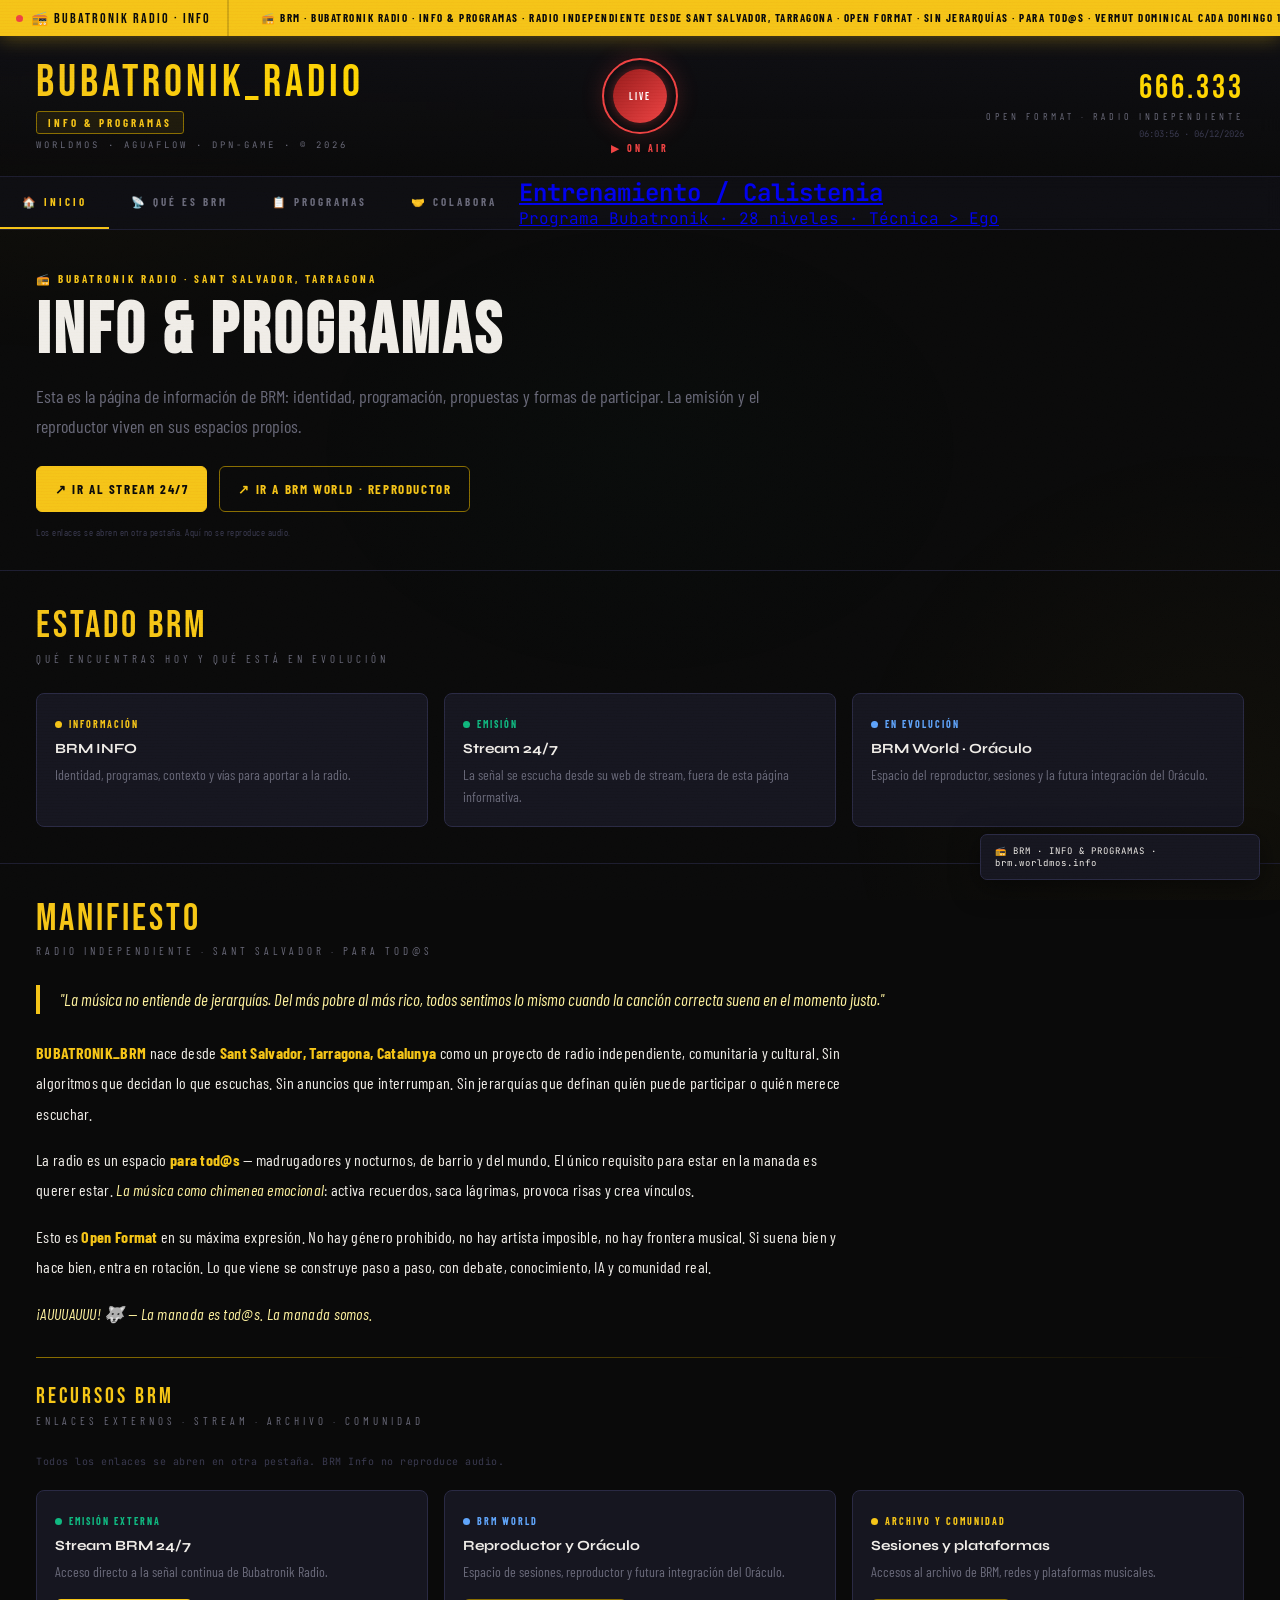
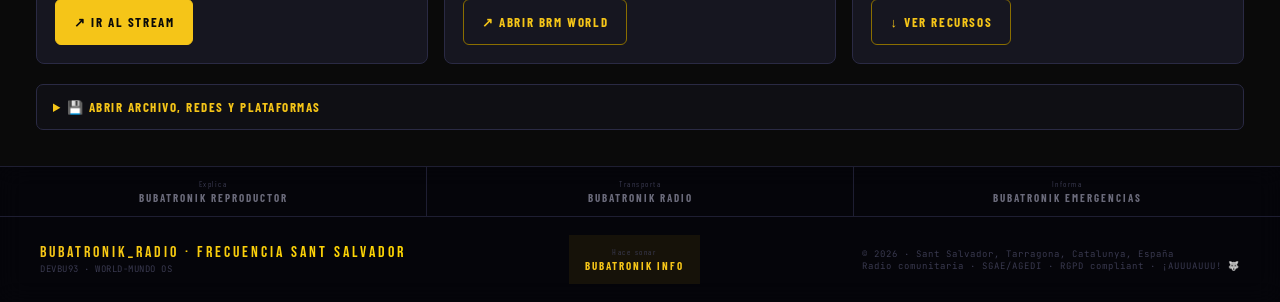
==== index.html @ 67ad6ec9 "Update index.html" ====
<!DOCTYPE html>
<html lang="es" data-status="checking">
<head>
  <meta charset="UTF-8">
  <meta name="viewport" content="width=device-width, initial-scale=1.0, viewport-fit=cover">
  <meta name="description" content="BRM · BUBATRONIK RADIO · INFO & PROGRAMAS — Radio comunitaria independiente desde Sant Salvador, Tarragona. Sin jerarquías, para tod@s.">
  <meta name="theme-color" content="#f5c518">
  <meta name="mobile-web-app-capable" content="yes">
  <meta name="apple-mobile-web-app-capable" content="yes">
  <meta name="apple-mobile-web-app-status-bar-style" content="black-translucent">
  <meta name="apple-mobile-web-app-title" content="BRM INFO">
  <meta property="og:type" content="website">
  <meta property="og:title" content="BRM · BUBATRONIK RADIO · INFO & PROGRAMAS 📻">
  <meta property="og:description" content="Radio comunitaria independiente desde Sant Salvador, Tarragona — Sin jerarquías, para tod@s. Debates, conocimiento, música Open Format. ¡AUUUAUUU!">
  <meta property="og:url" content="https://brm.worldmos.info">
  <meta name="twitter:card" content="summary_large_image">
  <meta name="twitter:title" content="BRM · BUBATRONIK RADIO · INFO & PROGRAMAS">
  <meta name="twitter:description" content="Radio comunitaria independiente · Sant Salvador · Para tod@s · ¡AUUUAUUU! 🐺">
  <title>📻 BRM · BUBATRONIK RADIO · INFO & PROGRAMAS · 666.333</title>
 
  <!-- Fuentes Google — misma familia que brm.worldmos.world -->
  <link rel="preconnect" href="https://fonts.googleapis.com">
  <link rel="preconnect" href="https://fonts.gstatic.com" crossorigin>
  <link href="https://fonts.googleapis.com/css2?family=Bebas+Neue&family=JetBrains+Mono:wght@300;400;600;700&family=Barlow+Condensed:ital,wght@0,300;0,400;0,600;0,700;0,800;1,400&family=Syne:wght@400;600;700;800&display=swap" rel="stylesheet">
 
  <style>
    /* ══════════════════════════════════════
       RESET & VARIABLES
    ══════════════════════════════════════ */
    *, *::before, *::after { margin: 0; padding: 0; box-sizing: border-box; }
 
    :root {
      /* Fondos */
      --bg:       #0a0a0a;
      --bg2:      #0f0f14;
      --bg3:      #161620;
      --bg4:      #1e1e2c;
      /* Amarillo — #f5c518 como pide el prompt */
      --amber:    #f5c518;
      --amber2:   #ffd700;
      --amber3:   #fff3a0;
      --amber4:   #8a6e00;
      --amber5:   rgba(245,197,24,0.07);
      /* Utilidad */
      --red:      #ef4444;
      --green:    #10b981;
      --white:    #f0ede8;
      --muted:    #6a6a7a;
      --muted2:   #3a3a50;
      --border:   #1e1e32;
      --border2:  #2a2a44;
      --glow-a:   rgba(245,197,24,0.10);
      --radius:   6px;
      /* Tipografías */
      --font-mono: 'JetBrains Mono', 'Courier New', monospace;
      --font-cond: 'Barlow Condensed', monospace;
      --font-disp: 'Bebas Neue', monospace;
      --font-syne: 'Syne', monospace;
      /* Layout */
      --ticker-h: 36px;
      --fs-xs: 9px;
      --fs-sm: 11px;
      --fs-base: 13px;
    }
 
    html { scroll-behavior: smooth; overflow-x: hidden; }
 
    body {
      background: var(--bg);
      color: var(--white);
      font-family: var(--font-mono);
      min-height: 100vh;
      overflow-x: hidden;
      -webkit-font-smoothing: antialiased;
    }
 
    /* ── Grain overlay ── */
    body::after {
      content: '';
      position: fixed; inset: 0;
      background-image: url("data:image/svg+xml,%3Csvg xmlns='http://www.w3.org/2000/svg' width='200' height='200'%3E%3Cfilter id='n'%3E%3CfeTurbulence type='fractalNoise' baseFrequency='0.8' numOctaves='4' stitchTiles='stitch'/%3E%3C/filter%3E%3Crect width='200' height='200' filter='url(%23n)' opacity='0.03'/%3E%3C/svg%3E");
      pointer-events: none; z-index: 9999; opacity: 0.5;
    }
 
    /* ── Scanlines retro ── */
    .scanlines {
      position: fixed; inset: 0;
      background: repeating-linear-gradient(
        to bottom, transparent 0px, transparent 2px,
        rgba(0,0,0,0.06) 2px, rgba(0,0,0,0.06) 3px
      );
      pointer-events: none; z-index: 9998; mix-blend-mode: overlay;
    }
 
    /* ── BG Mesh de color ── */
    .bg-mesh {
      position: fixed; inset: 0; pointer-events: none; z-index: 0;
      background:
        radial-gradient(ellipse 70% 50% at 5% 10%, rgba(245,197,24,0.04) 0%, transparent 60%),
        radial-gradient(ellipse 50% 70% at 95% 90%, rgba(245,197,24,0.03) 0%, transparent 60%),
        radial-gradient(ellipse 40% 40% at 50% 50%, rgba(16,185,129,0.015) 0%, transparent 70%);
    }
 
    /* ══════════════════════════════════════
       TICKER ANIMADO SUPERIOR
    ══════════════════════════════════════ */
    .ticker-wrap {
      position: fixed; top: 0; left: 0; right: 0;
      z-index: 200; height: var(--ticker-h);
      background: var(--amber);
      display: flex; align-items: center; overflow: hidden;
      box-shadow: 0 2px 20px rgba(245,197,24,0.35);
    }
    .ticker-badge {
      font-family: var(--font-disp);
      font-size: 14px; letter-spacing: 2px; color: var(--bg);
      padding: 0 16px; height: 100%;
      display: flex; align-items: center; gap: 8px;
      white-space: nowrap; border-right: 2px solid rgba(0,0,0,0.15);
      min-width: fit-content; flex-shrink: 0;
    }
    .ticker-live-dot {
      width: 7px; height: 7px; border-radius: 50%;
      background: var(--red); animation: blink-dot 1.2s step-start infinite;
      flex-shrink: 0;
    }
    @keyframes blink-dot { 0%,49%{opacity:1} 50%,100%{opacity:0.2} }
    .ticker-overflow { overflow: hidden; flex: 1; display: flex; }
    .ticker-track {
      display: flex; animation: ticker-scroll 280s linear infinite; white-space: nowrap;
    }
    .ticker-track:hover { animation-play-state: paused; }
    .ticker-track span {
      font-family: var(--font-cond);
      font-size: 11px; color: var(--bg); padding: 0 32px; font-weight: 700; letter-spacing: 1.5px;
    }
    @keyframes ticker-scroll { from{transform:translateX(0)} to{transform:translateX(-50%)} }
 
    /* ══════════════════════════════════════
       PAGE WRAPPER
    ══════════════════════════════════════ */
    .page {
      position: relative; z-index: 1;
      padding-top: var(--ticker-h);
      max-width: 1400px; margin: 0 auto;
    }
 
    /* ══════════════════════════════════════
       HEADER PRINCIPAL
    ══════════════════════════════════════ */
    .station-header {
      display: grid; grid-template-columns: 1fr auto 1fr;
      align-items: center; padding: 22px 36px;
      border-bottom: 1px solid var(--border);
      background: linear-gradient(180deg, rgba(15,15,20,0.98) 0%, rgba(10,10,10,0.85) 100%);
      backdrop-filter: blur(12px); -webkit-backdrop-filter: blur(12px);
      position: sticky; top: var(--ticker-h); z-index: 100;
    }
 
    /* Bloque izquierdo — logo + badges */
    .header-left { display: flex; flex-direction: column; gap: 3px; }
    .station-logo {
      font-family: var(--font-disp);
      font-size: clamp(24px, 3.5vw, 48px); letter-spacing: 4px; line-height: 1;
      background: linear-gradient(135deg, var(--amber) 0%, var(--amber2) 60%, var(--amber3) 100%);
      -webkit-background-clip: text; background-clip: text; -webkit-text-fill-color: transparent;
    }
    .header-badge {
      display: inline-block;
      font-family: var(--font-cond); font-size: 11px; font-weight: 700;
      letter-spacing: 3px; text-transform: uppercase;
      padding: 4px 11px; border-radius: 3px; width: fit-content;
      background: rgba(245,197,24,0.08); border: 1px solid var(--amber4); color: var(--amber);
      margin-top: 2px;
    }
    .header-tagline {
      font-family: var(--font-mono); font-size: var(--fs-xs);
      letter-spacing: 3px; color: var(--muted); text-transform: uppercase; margin-top: 2px;
    }
 
    /* Centro — ON AIR badge pulsante */
    .onair-center { display: flex; flex-direction: column; align-items: center; gap: 8px; }
    .onair-pulse {
      width: 76px; height: 76px; border-radius: 50%;
      border: 2px solid var(--red); position: relative;
      display: flex; align-items: center; justify-content: center;
      box-shadow: 0 0 22px rgba(239,68,68,0.2);
    }
    .onair-pulse::before {
      content:''; position:absolute; inset:-10px; border-radius:50%;
      border:1.5px solid var(--red); opacity:0;
      animation: pulse-ring 2.4s ease-out infinite;
    }
    .onair-pulse::after {
      content:''; position:absolute; inset:-18px; border-radius:50%;
      border:1px solid var(--red); opacity:0;
      animation: pulse-ring 2.4s ease-out infinite 0.5s;
    }
    @keyframes pulse-ring { 0%{transform:scale(0.9);opacity:0.5} 100%{transform:scale(1.3);opacity:0} }
    .onair-inner {
      width: 54px; height: 54px; border-radius: 50%;
      background: linear-gradient(135deg, #991b1b, var(--red));
      display: flex; align-items: center; justify-content: center;
      font-family: var(--font-disp); font-size: 11px; letter-spacing: 2px; color: #fff;
      animation: flicker-red 2s step-start infinite;
      box-shadow: 0 0 12px rgba(239,68,68,0.4);
    }
    @keyframes flicker-red { 0%,47%,52%,100%{opacity:1} 48%,51%{opacity:0.5} }
    .onair-label {
      font-family: var(--font-cond); font-size: 10px; letter-spacing: 3px;
      color: var(--red); font-weight: 700; text-transform: uppercase;
    }
 
    /* Derecha — frecuencia + reloj */
    .header-right { text-align: right; }
    .freq-number {
      font-family: var(--font-disp);
      font-size: clamp(20px, 2.6vw, 40px); color: var(--amber2); letter-spacing: 3px; line-height: 1;
    }
    .freq-band {
      font-family: var(--font-cond); font-size: 10px; letter-spacing: 4px;
      color: var(--muted); margin-top: 4px; text-transform: uppercase;
    }
    .freq-clock {
      font-family: var(--font-mono); font-size: var(--fs-xs); color: var(--muted2); margin-top: 6px;
    }
 
    /* ══════════════════════════════════════
       NAVEGACIÓN — TABS PRINCIPALES
    ══════════════════════════════════════ */
    .nav-tabs {
      display: flex; border-bottom: 1px solid var(--border);
      background: rgba(15,15,20,0.9); backdrop-filter: blur(8px);
      overflow-x: auto; scrollbar-width: none;
      position: sticky; top: calc(var(--ticker-h) + 86px); z-index: 90;
    }
    .nav-tabs::-webkit-scrollbar { display: none; }
    .nav-tab {
      font-family: var(--font-cond);
      font-size: 11px; font-weight: 700; letter-spacing: 3px; text-transform: uppercase;
      padding: 12px 22px; color: var(--muted);
      border-bottom: 2px solid transparent; border-top: none; border-left: none; border-right: none;
      cursor: pointer; white-space: nowrap; transition: all 0.2s ease; background: none;
    }
    .nav-tab:hover { color: var(--amber2); }
    .nav-tab.active { color: var(--amber); border-bottom-color: var(--amber); }
 
    /* ══════════════════════════════════════
       TAB PANELS
    ══════════════════════════════════════ */
    .tab-panel { display: none; }
    .tab-panel.active { display: block; }
 
    /* ══════════════════════════════════════
       MINI PLAYER
    ══════════════════════════════════════ */
    .mini-player {
      background: var(--bg3); border: 1px solid var(--border2);
      border-left: 3px solid var(--amber); border-radius: 10px;
      padding: 20px 24px; margin: 24px 36px;
      display: flex; flex-direction: column; gap: 14px;
    }
    .mini-player-header {
      display: flex; align-items: center; gap: 14px; flex-wrap: wrap;
    }
    .mini-player-dot {
      width: 10px; height: 10px; border-radius: 50%;
      background: var(--red); flex-shrink: 0;
      animation: blink-dot 1.2s step-start infinite;
      box-shadow: 0 0 8px rgba(239,68,68,0.5);
    }
    .mini-player-label {
      font-family: var(--font-cond); font-size: 13px; font-weight: 700;
      letter-spacing: 3px; color: var(--amber); text-transform: uppercase;
    }
    .mini-player-desc { font-size: var(--fs-xs); color: var(--muted); letter-spacing: 1px; }
 
    /* Audio nativo — el navegador pone sus controles */
    .mini-player audio { width: 100%; height: 36px; }
 
    .mini-player-links { display: flex; gap: 10px; flex-wrap: wrap; }
    .player-ext-link {
      font-family: var(--font-cond); font-size: 11px; font-weight: 700;
      letter-spacing: 2px; text-transform: uppercase; color: var(--amber4);
      text-decoration: none; border: 1px solid var(--border2);
      padding: 6px 14px; border-radius: 4px; transition: all 0.2s;
    }
    .player-ext-link:hover { border-color: var(--amber); color: var(--amber); background: var(--glow-a); }
 
    /* ══════════════════════════════════════
       SECCIONES GENÉRICAS
    ══════════════════════════════════════ */
    .section { padding: 36px; border-bottom: 1px solid var(--border); }
    .section:last-child { border-bottom: none; }
 
    .section-title {
      font-family: var(--font-disp); font-size: clamp(22px, 3vw, 40px);
      letter-spacing: 3px; line-height: 1; margin-bottom: 6px;
      background: linear-gradient(135deg, var(--amber) 0%, var(--amber2) 100%);
      -webkit-background-clip: text; background-clip: text; -webkit-text-fill-color: transparent;
    }
    .section-sub {
      font-family: var(--font-cond); font-size: 11px; letter-spacing: 4px;
      color: var(--muted); text-transform: uppercase; margin-bottom: 28px;
    }
    .divider {
      height: 1px;
      background: linear-gradient(to right, var(--amber4), transparent);
      margin: 28px 0;
    }
 
    /* ══════════════════════════════════════
       MANIFIESTO
    ══════════════════════════════════════ */
    .manifiesto-text {
      font-family: var(--font-cond); font-size: 16px; line-height: 1.9;
      color: var(--white); max-width: 820px; letter-spacing: 0.3px;
    }
    .manifiesto-text strong { color: var(--amber); font-weight: 700; }
    .manifiesto-text em { color: var(--amber3); font-style: italic; }
    .manifiesto-text p { margin-bottom: 16px; }
    .manifiesto-text p:last-child { margin-bottom: 0; }
 
    .manifiesto-quote {
      border-left: 4px solid var(--amber); padding-left: 20px;
      margin: 24px 0; font-size: 17px; font-style: italic;
      font-family: var(--font-cond); color: var(--amber3); line-height: 1.7; opacity: 0.9;
    }
 
    /* ══════════════════════════════════════
       V1 vs V2 — DOS COLUMNAS
    ══════════════════════════════════════ */
    .v1v2-grid { display: grid; grid-template-columns: 1fr 1fr; gap: 22px; }
 
    .v-card {
      background: var(--bg3); border: 1px solid var(--border2);
      border-radius: 10px; padding: 24px; position: relative; overflow: hidden;
    }
    .v-card::before {
      content:''; position:absolute; top:0; left:0; right:0; height:3px;
    }
    .v1-card::before { background: linear-gradient(90deg, var(--amber), var(--amber2)); }
    .v2-card::before { background: linear-gradient(90deg, var(--green), #06b6d4); }
 
    .v-card-header { display: flex; align-items: center; gap: 12px; margin-bottom: 20px; }
    .v-version { font-family: var(--font-disp); font-size: 46px; line-height: 1; }
    .v1-card .v-version { color: var(--amber); }
    .v2-card .v-version { color: var(--green); }
    .v-card-meta { display: flex; flex-direction: column; gap: 3px; }
    .v-card-title { font-family: var(--font-syne); font-size: 15px; font-weight: 700; color: var(--white); }
    .v-card-status { font-family: var(--font-cond); font-size: 10px; letter-spacing: 3px; text-transform: uppercase; }
    .v1-card .v-card-status { color: var(--amber4); }
    .v2-card .v-card-status { color: var(--green); opacity: 0.7; }
 
    .v-items { display: flex; flex-direction: column; gap: 10px; }
    .v-item { display: flex; gap: 10px; align-items: flex-start; font-size: var(--fs-sm); line-height: 1.6; }
    .v-item-bullet { font-size: 14px; flex-shrink: 0; margin-top: 1px; }
    .v-item-text { color: var(--muted); }
    .v-item-text strong { color: var(--white); }
 
    /* ══════════════════════════════════════
       CARDS GRID GENÉRICO
    ══════════════════════════════════════ */
    .cards-grid {
      display: grid; grid-template-columns: repeat(auto-fit, minmax(240px, 1fr)); gap: 16px;
    }
    .info-card {
      background: var(--bg3); border: 1px solid var(--border2);
      border-radius: 10px; padding: 20px;
      position: relative; overflow: hidden; transition: all 0.3s;
    }
    .info-card::before {
      content:''; position:absolute; top:0; left:0; right:0; height:2px;
      background: linear-gradient(90deg, var(--amber), var(--amber2));
      transform: scaleX(0); transform-origin: left; transition: transform 0.3s;
    }
    .info-card:hover { border-color: var(--amber4); background: var(--amber5); }
    .info-card:hover::before { transform: scaleX(1); }
    .card-icon { font-size: 26px; margin-bottom: 10px; display: block; }
    .card-title { font-family: var(--font-syne); font-size: 14px; font-weight: 700; color: var(--white); margin-bottom: 8px; }
    .card-desc { font-size: var(--fs-xs); color: var(--muted); line-height: 1.8; }
 
    /* ══════════════════════════════════════
       ABOUT GRID (QUÉ ES BRM)
    ══════════════════════════════════════ */
    .about-grid { display: grid; grid-template-columns: 1fr 340px; gap: 36px; align-items: start; }
    .about-text { font-family: var(--font-cond); font-size: 15px; line-height: 1.9; color: var(--muted); margin-bottom: 16px; }
    .about-text strong { color: var(--white); }
    .about-text em { color: var(--amber3); }
 
    .about-sidebar { background: var(--bg3); border: 1px solid var(--border2); border-radius: 8px; padding: 20px; }
    .sidebar-title {
      font-family: var(--font-disp); font-size: 13px; letter-spacing: 3px;
      color: var(--muted); margin-bottom: 12px; display: flex; align-items: center; gap: 8px;
      text-transform: uppercase;
    }
    .sidebar-line { flex: 1; height: 1px; background: var(--border2); }
    .sidebar-section { margin-bottom: 22px; }
    .sidebar-section:last-child { margin-bottom: 0; }
 
    .info-row {
      display: flex; justify-content: space-between; align-items: center;
      padding: 7px 0; border-bottom: 1px solid rgba(34,34,66,0.4);
    }
    .info-row:last-child { border-bottom: none; }
    .info-label { font-family: var(--font-cond); font-size: 10px; color: var(--muted); letter-spacing: 2px; text-transform: uppercase; }
    .info-val { color: var(--white); font-weight: 600; font-size: var(--fs-xs); text-align: right; }
 
    /* ══════════════════════════════════════
       PROGRAMAS
    ══════════════════════════════════════ */
    .programs-grid { display: flex; flex-direction: column; gap: 12px; }
    .program-card {
      background: var(--bg3); border: 1px solid var(--border2); border-radius: 8px;
      padding: 18px 20px; display: grid; grid-template-columns: 56px 1fr auto;
      gap: 16px; align-items: center; transition: all 0.2s;
    }
    .program-card:hover { border-color: var(--amber4); background: var(--amber5); }
    .program-emoji { font-size: 30px; text-align: center; line-height: 1; }
    .program-info { display: flex; flex-direction: column; gap: 4px; }
    .program-name { font-family: var(--font-syne); font-size: 14px; font-weight: 700; color: var(--white); }
    .program-desc { font-size: var(--fs-xs); color: var(--muted); line-height: 1.6; }
    .program-tags { display: flex; gap: 5px; flex-wrap: wrap; margin-top: 5px; }
    .ptag {
      font-family: var(--font-cond); font-size: 9px; font-weight: 700;
      letter-spacing: 1px; text-transform: uppercase; padding: 2px 7px; border-radius: 3px;
      background: var(--bg4); border: 1px solid var(--border2); color: var(--muted);
    }
    .prog-status {
      font-family: var(--font-cond); font-size: 10px; font-weight: 700;
      letter-spacing: 2px; text-transform: uppercase; padding: 5px 10px; border-radius: 4px;
      white-space: nowrap; align-self: flex-start;
    }
    .status-live { background: rgba(239,68,68,0.15); color: var(--red); border: 1px solid rgba(239,68,68,0.3); }
    .status-soon { background: rgba(245,197,24,0.1); color: var(--amber); border: 1px solid var(--amber4); }
    .status-idea { background: var(--bg4); color: var(--muted); border: 1px solid var(--border2); }
 
    /* ══════════════════════════════════════
       PARRILLA DE PROGRAMACIÓN (tabla)
       — fuente: Documento Final de Identidad, Programación y Estructura
    ══════════════════════════════════════ */
    .parrilla-table-wrap { overflow-x: auto; border: 1px solid var(--border2); border-radius: 8px; margin-bottom: 8px; }
    .parrilla-table-wrap::-webkit-scrollbar { height: 6px; }
    .parrilla-table-wrap::-webkit-scrollbar-thumb { background: var(--border2); border-radius: 3px; }
    .parrilla-table { width: 100%; border-collapse: collapse; font-family: var(--font-mono); font-size: var(--fs-xs); min-width: 620px; }
    .parrilla-table th {
      background: var(--bg4); color: var(--amber); font-family: var(--font-cond); font-size: 10px;
      font-weight: 700; letter-spacing: 2px; text-transform: uppercase; text-align: left;
      padding: 12px 16px; border-bottom: 1px solid var(--border2); white-space: nowrap;
    }
    .parrilla-table td { padding: 12px 16px; border-bottom: 1px solid var(--border); color: var(--white); vertical-align: top; }
    .parrilla-table tr:last-child td { border-bottom: none; }
    .parrilla-table tbody tr:hover td { background: var(--amber5); }
    .parrilla-hora { color: var(--amber2); font-weight: 700; white-space: nowrap; }
    .parrilla-nombre { font-weight: 700; }
    .parrilla-motor { color: var(--muted); font-size: 10px; white-space: nowrap; }
    .parrilla-note {
      font-family: var(--font-cond); font-size: 12px; color: var(--muted); line-height: 1.8;
      padding: 12px 16px; background: var(--bg3); border-left: 2px solid var(--amber4);
      border-radius: 0 6px 6px 0; margin-top: 14px;
    }
 
    /* ══════════════════════════════════════
       FICHAS DE PROGRAMA
    ══════════════════════════════════════ */
    .fichas-grid { display: grid; grid-template-columns: repeat(auto-fill, minmax(250px, 1fr)); gap: 14px; }
    .ficha-card {
      background: var(--bg3); border: 1px solid var(--border2); border-radius: 8px;
      padding: 18px 20px; transition: all 0.2s;
    }
    .ficha-card:hover { border-color: var(--amber4); background: var(--amber5); }
    .ficha-head {
      display: flex; align-items: center; gap: 12px; margin-bottom: 14px;
      padding-bottom: 14px; border-bottom: 1px solid var(--border);
    }
    .ficha-emoji { font-size: 24px; line-height: 1; }
    .ficha-name { font-family: var(--font-syne); font-size: 13px; font-weight: 700; color: var(--white); letter-spacing: 0.3px; }
    .ficha-hora { font-family: var(--font-mono); font-size: 11px; color: var(--amber); margin-top: 2px; }
    .ficha-field { margin-bottom: 10px; }
    .ficha-field:last-child { margin-bottom: 0; }
    .ficha-field-label {
      font-family: var(--font-cond); font-size: 9px; font-weight: 700; letter-spacing: 2px;
      text-transform: uppercase; color: var(--muted); margin-bottom: 3px;
    }
    .ficha-field-val { font-size: var(--fs-xs); color: var(--white); line-height: 1.6; }
 
    .radar-label {
      font-family: var(--font-cond); font-size: 11px; font-weight: 700; letter-spacing: 3px;
      text-transform: uppercase; color: var(--muted); margin: 8px 0 14px;
      display: flex; align-items: center; gap: 10px;
    }
    .radar-label::after { content: ''; flex: 1; height: 1px; background: var(--border); }
 
    /* ══════════════════════════════════════
       FORMULARIOS — SUB-TABS
    ══════════════════════════════════════ */
    .form-tabs-wrap {
      display: flex; border-bottom: 1px solid var(--border2); margin-bottom: 28px;
      overflow-x: auto; scrollbar-width: none;
    }
    .form-tabs-wrap::-webkit-scrollbar { display: none; }
    .form-tab {
      font-family: var(--font-cond); font-size: 11px; font-weight: 700; letter-spacing: 2px;
      text-transform: uppercase; padding: 10px 20px; color: var(--muted);
      border-bottom: 2px solid transparent; border-top: none; border-left: none; border-right: none;
      cursor: pointer; white-space: nowrap; background: none; transition: all 0.2s;
    }
    .form-tab:hover { color: var(--amber2); }
    .form-tab.active { color: var(--amber); border-bottom-color: var(--amber); }
 
    .form-panel { display: none; }
    .form-panel.active { display: block; }
 
    /* ── Estilos de los formularios ── */
    .form-intro {
      font-family: var(--font-cond); font-size: 14px; color: var(--muted);
      line-height: 1.9; margin-bottom: 24px; max-width: 640px;
    }
    .brm-form { display: flex; flex-direction: column; gap: 18px; max-width: 680px; }
 
    .form-row { display: grid; grid-template-columns: 1fr 1fr; gap: 16px; }
    .form-group { display: flex; flex-direction: column; gap: 6px; }
 
    .form-group label {
      font-family: var(--font-cond); font-size: 10px; font-weight: 700;
      letter-spacing: 3px; text-transform: uppercase; color: var(--muted);
    }
    .form-group input,
    .form-group select,
    .form-group textarea {
      background: var(--bg3); border: 1px solid var(--border2); border-radius: 5px;
      padding: 10px 14px; font-family: var(--font-mono); font-size: var(--fs-sm);
      color: var(--white); outline: none; transition: all 0.2s; resize: vertical;
      -webkit-appearance: none; appearance: none;
    }
    .form-group input:focus,
    .form-group select:focus,
    .form-group textarea:focus {
      border-color: var(--amber); box-shadow: 0 0 10px rgba(245,197,24,0.08);
    }
    .form-group input::placeholder,
    .form-group textarea::placeholder { color: var(--muted2); }
    .form-group select { cursor: pointer; }
    .form-group select option { background: var(--bg3); color: var(--white); }
    .form-group textarea { min-height: 100px; }
 
    .form-hint { font-size: var(--fs-xs); color: var(--muted2); letter-spacing: 0.5px; line-height: 1.7; }
 
    .btn-submit {
      padding: 13px 28px; border-radius: 6px; cursor: pointer; border: none;
      font-family: var(--font-cond); font-size: 13px; font-weight: 700;
      letter-spacing: 3px; text-transform: uppercase; transition: all 0.25s;
      background: linear-gradient(135deg, var(--amber), var(--amber2));
      color: var(--bg); box-shadow: 0 0 20px rgba(245,197,24,0.18); align-self: flex-start;
    }
    .btn-submit:hover { transform: translateY(-2px); box-shadow: 0 4px 24px rgba(245,197,24,0.32); }
    .btn-submit:active { transform: scale(0.98); }
 
    /* ══════════════════════════════════════
       FLUJO TÉCNICO (código)
    ══════════════════════════════════════ */
    .code-flow {
      background: var(--bg3); border: 1px solid var(--border2); border-radius: 8px;
      padding: 22px; font-family: var(--font-mono); font-size: var(--fs-xs);
      color: var(--muted); line-height: 2.4; max-width: 560px;
    }
    .code-flow .cf-node { color: var(--amber); }
    .code-flow .cf-ok { color: var(--green); }
    .code-flow .cf-arr { color: var(--muted2); }
 
    /* ══════════════════════════════════════
       GÉNEROS TAGS
    ══════════════════════════════════════ */
    .genre-cloud { display: flex; flex-wrap: wrap; gap: 8px; }
    .gtag {
      font-family: var(--font-cond); font-size: 11px; letter-spacing: 1.5px;
      padding: 6px 14px; border-radius: 4px; font-weight: 700; text-transform: uppercase;
    }
    .gtag.hot { border: 1px solid var(--amber4); color: var(--amber2); background: rgba(245,197,24,0.04); }
    .gtag.cool { border: 1px solid var(--border2); color: var(--muted); background: transparent; }
 
/* FOOTER */
    .site-footer {
      border-top:1px solid var(--border); background:rgba(5,5,10,0.9); backdrop-filter:blur(12px);
      display:flex; flex-direction:column;
    }
    .footer-layers { display:flex; border-bottom:1px solid var(--border); }
    .footer-layer {
      flex:1; text-align:center; padding:12px 16px; text-decoration:none; color:var(--muted);
      font-family:'Barlow Condensed',sans-serif; font-size:11px; font-weight:700; letter-spacing:2px;
      text-transform:uppercase; border-right:1px solid var(--border); transition:all 0.2s; cursor:pointer;
    }
    .footer-layer:last-child { border-right:none; }
    .footer-layer-tag {
      display:block; font-size:8px; letter-spacing:1.5px; color:var(--muted2);
      font-weight:400; margin-bottom:2px; text-transform:none;
    }
    .footer-layer:hover { background:var(--amber5); color:var(--amber); }
    .footer-layer.active { color:var(--amber); background:var(--amber5); cursor:default; }
    .footer-main {
      padding:18px 40px; display:flex; justify-content:space-between;
      align-items:center; flex-wrap:wrap; gap:16px;
    }
    .footer-brand {
      font-family:'Bebas Neue',sans-serif; font-size:16px; letter-spacing:3px;
      background:linear-gradient(135deg,var(--amber),var(--amber2));
      -webkit-background-clip:text; background-clip:text; -webkit-text-fill-color:transparent;
    }
    .footer-links { display:flex; gap:20px; flex-wrap:wrap; align-items: center; }
    .footer-link {
      font-family:'Barlow Condensed',sans-serif; font-size:11px; color:var(--amber4);
      text-decoration:none; letter-spacing:1.5px; font-weight:700; text-transform:uppercase; transition:color 0.2s;
    }
    .footer-link:hover { color:var(--amber2); }
    .footer-link.info-link {
      color: var(--amber); border: 1px solid var(--amber4); padding: 4px 10px;
      border-radius: 4px; background: rgba(245,158,11,0.04);
    }
    .footer-link.info-link:hover { background: var(--amber); color: var(--bg); }
    .footer-copy { font-size:var(--fs-xs); color:var(--muted2); letter-spacing:1px; }
    .footer-legal { font-size:var(--fs-xs); color:var(--muted2); letter-spacing:0.5px; line-height:1.6; }
 
    /* ══════════════════════════════════════
       TOAST NOTIFICACIONES
    ══════════════════════════════════════ */
    .toast-wrap {
      position: fixed; bottom: 20px; right: 20px; z-index: 1000;
      display: flex; flex-direction: column; gap: 8px; pointer-events: none;
    }
    .toast {
      background: var(--bg3); border: 1px solid var(--border2); border-radius: 7px;
      padding: 10px 14px; font-size: var(--fs-xs); font-family: var(--font-mono);
      color: var(--white); letter-spacing: 1px; box-shadow: 0 6px 28px rgba(0,0,0,0.5);
      opacity: 0; transform: translateY(8px); animation: toast-in 0.3s ease forwards; max-width: 280px;
    }
    @keyframes toast-in { to{opacity:1;transform:translateY(0)} }
    .toast.out { animation: toast-out 0.3s ease forwards; }
    @keyframes toast-out { to{opacity:0;transform:translateY(8px)} }
 
    /* ══════════════════════════════════════
       REVEAL ANIMATION
    ══════════════════════════════════════ */
    .reveal { opacity: 0; transform: translateY(14px); transition: opacity 0.4s ease, transform 0.4s ease; }
    .reveal.visible { opacity: 1; transform: translateY(0); }
 
    /* ══════════════════════════════════════
       RESPONSIVE — MOBILE
    ══════════════════════════════════════ */
    @media (max-width: 960px) {
      .station-header { grid-template-columns: 1fr auto; padding: 16px 20px; }
      .header-right { display: none; }
      .section { padding: 24px 20px; }
      .mini-player { margin: 16px 20px; }
      .v1v2-grid { grid-template-columns: 1fr; }
      .about-grid { grid-template-columns: 1fr; }
      .form-row { grid-template-columns: 1fr; }
      .program-card { grid-template-columns: 40px 1fr; }
      .prog-status { display: none; }
      .site-footer { padding: 14px 20px; flex-direction: column; text-align: center; }
      .footer-copy { text-align: center; }
    }
    @media (max-width: 480px) {
      .ticker-badge { display: none; }
      .station-logo { font-size: 22px; }
      .onair-pulse { width: 62px; height: 62px; }
      .onair-inner { width: 44px; height: 44px; font-size: 10px; }
      .nav-tab { padding: 10px 14px; font-size: 10px; letter-spacing: 2px; }
      .footer-links { display: none; }
      .cards-grid { grid-template-columns: 1fr; }
    }
  

    /* ══════════════════════════════════════
       PORTADA INFO — ACCESOS Y ESTADO
    ══════════════════════════════════════ */
    .info-hero { padding: 42px 36px 30px; border-bottom: 1px solid var(--border); }
    .info-kicker { font-family: var(--font-cond); color: var(--amber); font-weight: 700; font-size: 11px; letter-spacing: 3px; text-transform: uppercase; margin-bottom: 12px; }
    .info-hero h1 { font-family: var(--font-disp); font-size: clamp(38px, 6vw, 72px); letter-spacing: 3px; line-height: .95; color: var(--white); margin: 0 0 16px; }
    .info-hero p { max-width: 760px; font-family: var(--font-cond); font-size: 18px; line-height: 1.65; color: var(--muted); }
    .info-actions { display: flex; gap: 12px; flex-wrap: wrap; margin-top: 24px; }
    .info-action { display: inline-flex; align-items: center; justify-content: center; min-height: 46px; padding: 12px 18px; border-radius: 6px; text-decoration: none; font-family: var(--font-cond); font-size: 13px; font-weight: 700; letter-spacing: 1.6px; text-transform: uppercase; transition: transform .2s, border-color .2s, background .2s; }
    .info-action:hover { transform: translateY(-2px); }
    .info-action.primary { color: var(--bg); background: var(--amber); border: 1px solid var(--amber); }
    .info-action.secondary { color: var(--amber); background: transparent; border: 1px solid var(--amber4); }
    .info-action.secondary:hover { border-color: var(--amber); background: var(--amber5); }
    .info-note { margin-top: 12px; font-size: 10px !important; letter-spacing: .5px; color: var(--muted2) !important; }
    .status-grid { display: grid; grid-template-columns: repeat(3, 1fr); gap: 16px; margin-top: 22px; }
    .status-card { background: var(--bg3); border: 1px solid var(--border2); border-radius: 8px; padding: 18px; }
    .status-label { display: inline-flex; align-items: center; gap: 7px; font-family: var(--font-cond); font-size: 10px; font-weight: 700; letter-spacing: 2px; text-transform: uppercase; margin-bottom: 10px; }
    .status-label::before { content: ''; width: 7px; height: 7px; border-radius: 50%; background: currentColor; }
    .status-label.active { color: var(--green); }
    .status-label.info { color: var(--amber); }
    .status-label.build { color: #60a5fa; }
    .status-card h3 { font-family: var(--font-syne); font-size: 14px; color: var(--white); margin-bottom: 7px; }
    .status-card p { font-family: var(--font-cond); font-size: 14px; line-height: 1.55; color: var(--muted); }
    .resource-details { margin-top: 20px; border: 1px solid var(--border2); border-radius: 7px; background: var(--bg2); }
    .resource-details summary { cursor: pointer; padding: 14px 16px; font-family: var(--font-cond); color: var(--amber); font-size: 13px; font-weight: 700; letter-spacing: 1.5px; text-transform: uppercase; }
    .resource-details .enlaces-grid { padding: 0 16px 16px; }
    @media (max-width: 960px) { .info-hero { padding: 30px 20px 24px; } .status-grid { grid-template-columns: 1fr; } }
  /* ══════════════════════════════════════
    RECURSOS BRM — BLOQUE ORGANIZADO
  ══════════════════════════════════════ */
  .brm-resources {
    margin-top: 30px;
    padding: 26px;
    border: 1px solid var(--border2);
    border-radius: 12px;
    background:
      linear-gradient(135deg, rgba(245, 197, 24, 0.05), transparent 42%),
      var(--bg2);
  }

  .resources-heading {
    display: flex;
    align-items: flex-start;
    justify-content: space-between;
    gap: 20px;
    margin-bottom: 22px;
    padding-bottom: 20px;
    border-bottom: 1px solid var(--border2);
  }

  .resources-kicker {
    margin-bottom: 8px;
    color: var(--amber);
    font-family: var(--font-cond);
    font-size: 10px;
    font-weight: 700;
    letter-spacing: 3px;
    text-transform: uppercase;
  }

  .resources-heading h2 {
    margin: 0 0 8px;
    color: var(--white);
    font-family: var(--font-disp);
    font-size: clamp(24px, 3vw, 34px);
    letter-spacing: 3px;
  }

  .resources-heading p {
    max-width: 650px;
    margin: 0;
    color: var(--muted);
    font-family: var(--font-cond);
    font-size: 15px;
    line-height: 1.6;
  }

  .resources-grid {
    display: grid;
    grid-template-columns: repeat(3, minmax(0, 1fr));
    gap: 16px;
  }

  .resource-card {
    display: flex;
    flex-direction: column;
    min-height: 100%;
    padding: 20px;
    border: 1px solid var(--border2);
    border-radius: 10px;
    background: var(--bg3);
    transition: border-color 0.2s ease, transform 0.2s ease;
  }

  .resource-card:hover {
    transform: translateY(-3px);
    border-color: var(--amber4);
  }

  .resource-card-main {
    border-color: rgba(245, 197, 24, 0.45);
    background:
      linear-gradient(145deg, rgba(245, 197, 24, 0.08), transparent 55%),
      var(--bg3);
  }

  .resource-card-icon {
    margin-bottom: 12px;
    font-size: 28px;
  }

  .resource-card-label {
    margin-bottom: 8px;
    color: var(--amber);
    font-family: var(--font-cond);
    font-size: 10px;
    font-weight: 700;
    letter-spacing: 2.2px;
    text-transform: uppercase;
  }

  .resource-card h3 {
    margin: 0 0 8px;
    color: var(--white);
    font-family: var(--font-syne);
    font-size: 15px;
  }

  .resource-card p {
    min-height: 64px;
    margin: 0 0 18px;
    color: var(--muted);
    font-family: var(--font-cond);
    font-size: 14px;
    line-height: 1.55;
  }

  .resource-links {
    display: flex;
    flex-direction: column;
    gap: 8px;
    margin-top: auto;
  }

  .resource-link {
    display: grid;
    grid-template-columns: 22px 1fr auto;
    align-items: center;
    gap: 8px;
    min-height: 42px;
    padding: 10px 11px;
    border: 1px solid var(--border2);
    border-radius: 6px;
    color: var(--white);
    background: rgba(255, 255, 255, 0.015);
    font-family: var(--font-cond);
    font-size: 13px;
    font-weight: 700;
    letter-spacing: 0.8px;
    text-decoration: none;
    transition: all 0.2s ease;
  }

  .resource-link:hover {
    border-color: var(--amber);
    color: var(--amber);
    background: var(--amber5);
  }

  .resource-link-primary {
    border-color: var(--amber);
    color: var(--bg);
    background: var(--amber);
  }

  .resource-link-primary:hover {
    border-color: var(--amber2);
    color: var(--bg);
    background: var(--amber2);
  }

  .resource-arrow {
    opacity: 0.7;
    font-size: 15px;
  }

  .resource-more {
    margin-top: 2px;
    border: 1px solid var(--border2);
    border-radius: 6px;
    background: rgba(255, 255, 255, 0.012);
  }

  .resource-more summary {
    display: flex;
    align-items: center;
    justify-content: space-between;
    padding: 11px;
    cursor: pointer;
    color: var(--amber);
    font-family: var(--font-cond);
    font-size: 12px;
    font-weight: 700;
    letter-spacing: 1px;
  }

  .resource-more summary::-webkit-details-marker {
    display: none;
  }

  .resource-more[open] summary {
    border-bottom: 1px solid var(--border2);
  }

  .resource-more-links {
    display: flex;
    flex-direction: column;
    padding: 8px;
    gap: 3px;
  }

  .resource-more-links a {
    padding: 8px 6px;
    color: var(--muted);
    font-family: var(--font-cond);
    font-size: 13px;
    text-decoration: none;
    transition: color 0.2s ease, background 0.2s ease;
  }

  .resource-more-links a:hover {
    color: var(--amber);
    background: var(--amber5);
  }

  @media (max-width: 960px) {
    .resources-grid {
      grid-template-columns: 1fr;
    }

    .resource-card p {
      min-height: auto;
    }
  }

  @media (max-width: 560px) {
    .brm-resources {
      padding: 18px;
    }

    .resources-heading {
      margin-bottom: 18px;
      padding-bottom: 16px;
    }
  }
  </style>
</head>
<body>
  <!-- Efectos visuales de fondo -->
  <div class="scanlines"></div>
  <div class="bg-mesh"></div>
  <div class="toast-wrap" id="toastWrap"></div>
 
  <!-- ═══════════════════════════════════════════════════════
       TICKER ANIMADO SUPERIOR
  ═══════════════════════════════════════════════════════ -->
  <div class="ticker-wrap">
    <div class="ticker-badge">
      <span class="ticker-live-dot"></span>
      📻 BUBATRONIK RADIO · INFO
    </div>
    <div class="ticker-overflow">
      <div class="ticker-track" id="tickerTrack"></div>
    </div>
  </div>
 
  <div class="page">
 
    <!-- ═══════════════════════════════════════════════════════
         HEADER — TÍTULO + ON AIR + FRECUENCIA
    ═══════════════════════════════════════════════════════ -->
    <header class="station-header">
      <div class="header-left">
        <div class="station-logo">BUBATRONIK_RADIO</div>
        <div class="header-badge">INFO &amp; PROGRAMAS</div>
        <div class="header-tagline">WorldMOS · AguaFlow · DPN-Game · © 2026</div>
      </div>
 
      <!-- Dot rojo pulsante ON AIR -->
      <div class="onair-center">
        <div class="onair-pulse">
          <div class="onair-inner">LIVE</div>
        </div>
        <div class="onair-label">▶ ON AIR</div>
      </div>
 
      <div class="header-right">
        <div class="freq-number">666.333</div>
        <div class="freq-band">Open Format · Radio Independiente</div>
        <div class="freq-clock" id="clock">--:-- · --/--/----</div>
      </div>
    </header>
 
    <!-- ═══════════════════════════════════════════════════════
         NAVEGACIÓN — 6 TABS PRINCIPALES
    ═══════════════════════════════════════════════════════ -->
    <nav class="nav-tabs" role="tablist" aria-label="Secciones de BRM Info">
      <button class="nav-tab active" data-tab="inicio"     role="tab" aria-selected="true">🏠 INICIO</button>
      <button class="nav-tab"        data-tab="queesbrm"   role="tab">📡 QUÉ ES BRM</button>
      <button class="nav-tab"        data-tab="programas"  role="tab">📋 PROGRAMAS</button>
      <button class="nav-tab"        data-tab="colabora"   role="tab">🤝 COLABORA</button>
      <a href="/calistenia/" class="card card-calistenia"><h2>Entrenamiento / Calistenia</h2><p>Programa Bubatronik · 28 niveles · Técnica > Ego</p></a>
    </nav>
 
    <!-- ═══════════════════════════════════════════════════════
         TAB: INICIO
         Contiene: portada informativa + manifiesto + accesos externos
    ═══════════════════════════════════════════════════════ -->
    <div class="tab-panel active" id="tab-inicio">
      <!-- Portada informativa: la escucha se realiza fuera de esta web -->
      <section class="info-hero" aria-labelledby="info-title">
        <div class="info-kicker">📻 Bubatronik Radio · Sant Salvador, Tarragona</div>
        <h1 id="info-title">INFO &amp; PROGRAMAS</h1>
        <p>Esta es la página de información de BRM: identidad, programación, propuestas y formas de participar. La emisión y el reproductor viven en sus espacios propios.</p>
        <div class="info-actions">
          <a class="info-action primary" href="https://bubatronik.listen2myradio.com/" target="_blank" rel="noopener noreferrer">↗ Ir al stream 24/7</a>
          <a class="info-action secondary" href="https://brm.worldmos.world/" target="_blank" rel="noopener noreferrer">↗ Ir a BRM World · reproductor</a>
        </div>
        <p class="info-note">Los enlaces se abren en otra pestaña. Aquí no se reproduce audio.</p>
      </section>

      <section class="section" aria-labelledby="estado-title">
        <div class="section-title reveal" id="estado-title">ESTADO BRM</div>
        <div class="section-sub reveal">Qué encuentras hoy y qué está en evolución</div>
        <div class="status-grid reveal">
          <article class="status-card">
            <div class="status-label info">Información</div>
            <h3>BRM INFO</h3>
            <p>Identidad, programas, contexto y vías para aportar a la radio.</p>
          </article>
          <article class="status-card">
            <div class="status-label active">Emisión</div>
            <h3>Stream 24/7</h3>
            <p>La señal se escucha desde su web de stream, fuera de esta página informativa.</p>
          </article>
          <article class="status-card">
            <div class="status-label build">En evolución</div>
            <h3>BRM World · Oráculo</h3>
            <p>Espacio del reproductor, sesiones y la futura integración del Oráculo.</p>
          </article>
        </div>
      </section>

      <section class="section" aria-labelledby="manifiesto-title">
        <div class="section-title reveal" id="manifiesto-title">MANIFIESTO</div>
        <div class="section-sub reveal">Radio Independiente · Sant Salvador · Para Tod@s</div>
        <div class="manifiesto-quote reveal">"La música no entiende de jerarquías. Del más pobre al más rico, todos sentimos lo mismo cuando la canción correcta suena en el momento justo."</div>
        <div class="manifiesto-text reveal">
          <p><strong>BUBATRONIK_BRM</strong> nace desde <strong>Sant Salvador, Tarragona, Catalunya</strong> como un proyecto de radio independiente, comunitaria y cultural. Sin algoritmos que decidan lo que escuchas. Sin anuncios que interrumpan. Sin jerarquías que definan quién puede participar o quién merece escuchar.</p>
          <p>La radio es un espacio <strong>para tod@s</strong> — madrugadores y nocturnos, de barrio y del mundo. El único requisito para estar en la manada es querer estar. <em>La música como chimenea emocional</em>: activa recuerdos, saca lágrimas, provoca risas y crea vínculos.</p>
          <p>Esto es <strong>Open Format</strong> en su máxima expresión. No hay género prohibido, no hay artista imposible, no hay frontera musical. Si suena bien y hace bien, entra en rotación. Lo que viene se construye paso a paso, con debate, conocimiento, IA y comunidad real.</p>
          <p><em>¡AUUUAUUU! 🐺 — La manada es tod@s. La manada somos.</em></p>
        </div>
        <div class="divider"></div>

        <section aria-labelledby="recursos-title">
          <div class="section-title reveal" id="recursos-title" style="font-size: 22px;">
            RECURSOS BRM
          </div>

          <div class="section-sub reveal">
            Enlaces externos · Stream · Archivo · Comunidad
          </div>

          <p class="info-note reveal" style="margin-top: 0;">
            Todos los enlaces se abren en otra pestaña. BRM Info no reproduce audio.
          </p>

          <div class="status-grid reveal">

            <article class="status-card">
              <div class="status-label active">Emisión externa</div>
              <h3>Stream BRM 24/7</h3>
              <p>Acceso directo a la señal continua de Bubatronik Radio.</p>
              <div class="info-actions" style="margin-top: 16px;">
                <a class="info-action primary"
                  href="https://bubatronik.listen2myradio.com/"
                  target="_blank"
                  rel="noopener noreferrer">
                  ↗ Ir al stream
                </a>
              </div>
            </article>

            <article class="status-card">
              <div class="status-label build">BRM World</div>
              <h3>Reproductor y Oráculo</h3>
              <p>Espacio de sesiones, reproductor y futura integración del Oráculo.</p>
              <div class="info-actions" style="margin-top: 16px;">
                <a class="info-action secondary"
                  href="https://brm.worldmos.world/"
                  target="_blank"
                  rel="noopener noreferrer">
                  ↗ Abrir BRM World
                </a>
              </div>
            </article>

            <article class="status-card">
              <div class="status-label info">Archivo y comunidad</div>
              <h3>Sesiones y plataformas</h3>
              <p>Accesos al archivo de BRM, redes y plataformas musicales.</p>
              <div class="info-actions" style="margin-top: 16px;">
                <a class="info-action secondary" href="#archivo-brm">
                  ↓ Ver recursos
                </a>
              </div>
            </article>

          </div>

          <details class="resource-details reveal" id="archivo-brm">
            <summary>💾 Abrir archivo, redes y plataformas</summary>
           <section class="brm-resources" aria-labelledby="brm-resources-title">
  <div class="resources-heading">
    <div>
      <div class="resources-kicker">BRM · ACCESOS EXTERNOS</div>
      <h2 id="brm-resources-title">RECURSOS Y ENLACES</h2>
      <p>
        Esta web es informativa. La emisión, el reproductor,
        el archivo y las plataformas se abren fuera de BRM Info.
      </p>
    </div>
  </div>

  <div class="resources-grid">

    <!-- Emisión y reproductor -->
    <article class="resource-card resource-card-main">
      <div class="resource-card-icon">📻</div>
      <div class="resource-card-label">Escuchar fuera de INFO</div>
      <h3>Emisión y reproductor</h3>
      <p>
        La señal de BRM y el espacio de sesiones / futuro Oráculo
        viven en sus páginas propias.
      </p>

      <div class="resource-links">
        <a class="resource-link resource-link-primary"
           href="https://bubatronik.listen2myradio.com/"
           target="_blank"
           rel="noopener noreferrer">
          <span>🌐</span>
          <span>Ir al stream 24/7</span>
          <span class="resource-arrow">↗</span>
        </a>

        <a class="resource-link"
           href="https://brm.worldmos.world/"
           target="_blank"
           rel="noopener noreferrer">
          <span>🎛️</span>
          <span>BRM World · Reproductor</span>
          <span class="resource-arrow">↗</span>
        </a>
      </div>
    </article>

    <!-- Archivo y entorno BRM -->
    <article class="resource-card">
      <div class="resource-card-icon">💾</div>
      <div class="resource-card-label">BRM / WorldMOS</div>
      <h3>Archivo y proyectos</h3>
      <p>
        Sesiones, materiales de BRM y accesos a los nodos relacionados.
      </p>

      <div class="resource-links">
        <a class="resource-link"
           href="https://drive.google.com/drive/folders/1I4TDFlJQBcp4M6VNS4KNQlMVbomcg-Zg?usp=drive_link"
           target="_blank"
           rel="noopener noreferrer">
          <span>☁️</span>
          <span>Drive · Archivo BRM</span>
          <span class="resource-arrow">↗</span>
        </a>

        <a class="resource-link"
           href="https://brm.worldmos.es/"
           target="_blank"
           rel="noopener noreferrer">
          <span>🆘</span>
          <span>Emergencias World</span>
          <span class="resource-arrow">↗</span>
        </a>

        <a class="resource-link"
           href="https://ping-tarragona-ready.lovable.app/"
           target="_blank"
           rel="noopener noreferrer">
          <span>📍</span>
          <span>Emergencias Spain</span>
          <span class="resource-arrow">↗</span>
        </a>
      </div>
    </article>

    <!-- Comunidad y plataformas -->
    <article class="resource-card">
      <div class="resource-card-icon">🐺</div>
      <div class="resource-card-label">Comunidad y plataformas</div>
      <h3>Sigue, escucha y comparte</h3>
      <p>
        Perfiles oficiales, playlists y sesiones de BRM en otras plataformas.
      </p>

      <div class="resource-links resource-links-compact">
        <a class="resource-link"
           href="https://www.instagram.com/bubatronik_radio/"
           target="_blank"
           rel="noopener noreferrer">
          <span>📸</span>
          <span>Instagram</span>
          <span class="resource-arrow">↗</span>
        </a>

        <a class="resource-link"
           href="https://www.facebook.com/profile.php?id=61570757215270"
           target="_blank"
           rel="noopener noreferrer">
          <span>ⓕ</span>
          <span>Facebook</span>
          <span class="resource-arrow">↗</span>
        </a>

        <a class="resource-link"
           href="https://www.youtube.com/@BRM_BPM"
           target="_blank"
           rel="noopener noreferrer">
          <span>▶</span>
          <span>YouTube · BRM BPM</span>
          <span class="resource-arrow">↗</span>
        </a>

        <details class="resource-more">
          <summary>Ver playlists y más plataformas <span>＋</span></summary>

          <div class="resource-more-links">
            <a href="https://www.youtube.com/playlist?list=PLc5KM2_2P5GEwM0HdkRvfKds575jjhylu"
               target="_blank"
               rel="noopener noreferrer">
              YouTube · Playlist 1 ↗
            </a>

            <a href="https://www.youtube.com/playlist?list=PLUVib7eIEoIoKcgL0pXThJRzqb6VLwcs5"
               target="_blank"
               rel="noopener noreferrer">
              YouTube · Playlist 2 ↗
            </a>

            <a href="https://soundcloud.com/buba-rodriguez/sets"
               target="_blank"
               rel="noopener noreferrer">
              SoundCloud · Sesiones ↗
            </a>

            <a href="https://tidal.com/playlist/19a40b03-ec33-41f7-b1d4-8d6c2e410727"
               target="_blank"
               rel="noopener noreferrer">
              Tidal ↗
            </a>

            <a href="https://open.spotify.com/user/31dkd2ke74fzflteqhli32n7vf7i"
               target="_blank"
               rel="noopener noreferrer">
              Spotify ↗
            </a>

            <a href="https://music.amazon.es/user-playlists/1deda1ea-919b-4357-902b-3cbfa697ae1c"
               target="_blank"
               rel="noopener noreferrer">
              Amazon Music · Playlist 1 ↗
            </a>

            <a href="https://music.amazon.es/user-playlists/cffa1f34-1174-4683-af9e-e36cb893f358"
               target="_blank"
               rel="noopener noreferrer">
              Amazon Music · Playlist 2 ↗
            </a>

            <a href="https://music.amazon.es/user-playlists/ed99cb07-e49a-40f2-bcbe-90be6a0de76e"
               target="_blank"
               rel="noopener noreferrer">
              Amazon Music · Playlist 3 ↗
            </a>
          </div>
        </details>
      </div>
    </article>
  </div>
</section>
          </details>
        </section>  
      </section>
    </div><!-- /tab-inicio -->
 
    <!-- ═══════════════════════════════════════════════════════
         TAB: QUÉ ES BRM
    ═══════════════════════════════════════════════════════ -->
    <div class="tab-panel" id="tab-queesbrm">
      <div class="section">
        <div class="section-title reveal">QUÉ ES BRM</div>
        <div class="section-sub reveal">BUBATRONIK · Radio Comunitaria · Proyecto · Comunidad</div>
 
        <div class="about-grid reveal">
          <!-- Texto principal -->
          <div>
            <div class="about-text">
              <p><strong>BRM es BUBATRONIK RADIO</strong>, un proyecto de radio independiente online nacido en <strong>Sant Salvador, Tarragona</strong>, creado y mantenido por <strong>Rubén Rodríguez Francisco</strong> — también conocido como DEVBU93, LOB@-Pulpo, DRDB y BUBA.</p>
            </div>
            <div class="about-text">
              <p>No es una radio de fondo para poner mientras comes. Es un <strong>espacio vivo</strong> donde la música actúa como <em>chimenea emocional</em> — un punto de encuentro comunitario que no requiere que compartas la misma ideología, código postal ni nivel de tóxico. La música es el pegamento, el vermut es el ritual, y la manada somos todos.</p>
            </div>
            <div class="about-text">
              <p>BRM funciona dentro del sistema <strong>WORLD-MUNDO OS</strong>, un entorno de trabajo y creación personal que integra proyectos como AguaFlow, DPN-Game y Frecuencia Sant Salvador como nodos conectados de una misma visión de bienestar, tecnología y comunidad real.</p>
            </div>
            <div class="about-text">
              <p><strong>La Manada Salvaje</strong> es la comunidad: sin jerarquías formales, sin requisitos de entrada, con un único código — a sonreír, divertirse y aportar cuando puedas. El grito de la manada es <strong>¡AUUUAUUU! 🐺</strong></p>
            </div>
 
            <div class="divider"></div>
            <div class="section-sub" style="margin-bottom: 16px;">TECNOLOGÍA QUE LO HACE POSIBLE</div>
            <div class="cards-grid">
              <div class="info-card">
                <span class="card-icon">📡</span>
                <div class="card-title">Stream Shoutcast</div>
                <div class="card-desc">Protocolo ICY/Shoutcast a 128kbps MP3 stereo vía listen2myradio.com. Accesible 24/7 desde cualquier dispositivo con navegador.</div>
              </div>
              <div class="info-card">
                <span class="card-icon">☁️</span>
                <div class="card-title">Cloudflare Worker</div>
                <div class="card-desc">Proxy HTTPS propio para resolver mixed-content. Permite escuchar el stream HTTP en webs HTTPS sin errores de seguridad del navegador.</div>
              </div>
              <div class="info-card">
                <span class="card-icon">🐙</span>
                <div class="card-title">GitHub Pages + CI/CD</div>
                <div class="card-desc">Hosting gratuito con despliegue automático vía GitHub Actions. Cada push al repo despliega la web actualizada en segundos.</div>
              </div>
              <div class="info-card">
                <span class="card-icon">🌐</span>
                <div class="card-title">GoDaddy DNS</div>
                <div class="card-desc">worldmos.world gestionado en GoDaddy con subdominios CNAME: brm.worldmos.world (radio principal) y brm.worldmos.info (info y programas).</div>
              </div>
            </div>
          </div>
 
          <!-- Sidebar de datos -->
          <div class="about-sidebar">
            <div class="sidebar-section">
              <div class="sidebar-title">🐺 NODO PRINCIPAL <div class="sidebar-line"></div></div>
              <div class="info-row"><span class="info-label">Creador</span><span class="info-val">Rubén · BRM / DEVBU93</span></div>
              <div class="info-row"><span class="info-label">Sistema</span><span class="info-val">WORLD-MUNDO OS</span></div>
              <div class="info-row"><span class="info-label">Nodo</span><span class="info-val">Lob@-Pulpo × ROCE SYNC</span></div>
              <div class="info-row"><span class="info-label">Alias</span><span class="info-val">BUBA · DRDB · LOB@-PULPO</span></div>
              <div class="info-row"><span class="info-label">Sede</span><span class="info-val">📍 Sant Salvador, Tarragona</span></div>
            </div>
            <div class="sidebar-section">
              <div class="sidebar-title">📻 RADIO STATS <div class="sidebar-line"></div></div>
              <div class="info-row"><span class="info-label">Tracks</span><span class="info-val">709+ en colección</span></div>
              <div class="info-row"><span class="info-label">Sesiones</span><span class="info-val">21+ grabadas</span></div>
              <div class="info-row"><span class="info-label">Formato</span><span class="info-val">Open Format</span></div>
              <div class="info-row"><span class="info-label">Stream</span><span class="info-val">128 kbps MP3</span></div>
              <div class="info-row"><span class="info-label">Frecuencia</span><span class="info-val">666.333 Digital</span></div>
            </div>
            <div class="sidebar-section">
              <div class="sidebar-title">⚖️ LEGAL <div class="sidebar-line"></div></div>
              <div class="info-row"><span class="info-label">Derechos</span><span class="info-val">SGAE / AGEDI</span></div>
              <div class="info-row"><span class="info-label">Privacidad</span><span class="info-val">RGPD compliant</span></div>
              <div class="info-row"><span class="info-label">Tipo</span><span class="info-val">Radio Comunitaria</span></div>
              <div class="info-row"><span class="info-label">Tracking</span><span class="info-val">Mínimo. Sin ads.</span></div>
            </div>
          </div>
        </div>
      </div>
      <div class="divider"></div>
 
    <!-- ═══════════════════════════════════════════════════════
         TAB: V1 ACTUAL
    ═══════════════════════════════════════════════════════ -->

      <div class="section">
        <div class="section-title reveal">V1 · LO QUE HAY</div>
        <div class="section-sub reveal">Estado actual · Activo · Funcionando · Real</div>
 
        <div class="cards-grid reveal" style="margin-bottom: 32px;">
          <div class="info-card">
            <span class="card-icon">🎵</span>
            <div class="card-title">Música 24/7 Open Format</div>
            <div class="card-desc">Stream continuo sin pausa, sin jerarquía de géneros. Hip Hop, Soul, Techno, Eurodance, Blues, Rock, Afrobeats, Rap Español, Folk, Neo Soul — lo que pida el momento.</div>
          </div>
          <div class="info-card">
            <span class="card-icon">📀</span>
            <div class="card-title">709+ Tracks en Colección</div>
            <div class="card-desc">Curada track a track por DEVBU93. Desde Carlos Vecino hasta Wu Tang Clan, de Kase.O a Charlotte de Witte, de Avicii a Erykah Badu. Sin algoritmo de por medio.</div>
          </div>
          <div class="info-card">
            <span class="card-icon">🎛️</span>
            <div class="card-title">21+ Sesiones Numeradas</div>
            <div class="card-desc">Sesiones largas de 4-6 horas, multigenero, sin pausa. La Sesión 3 marcó el récord: 4.96 GB de música ininterrumpida. Todas en Google Drive, acceso libre sin cuenta.</div>
          </div>
          <div class="info-card">
            <span class="card-icon">☀️</span>
            <div class="card-title">Vermut Dominical</div>
            <div class="card-desc">Cada domingo a las 12h, ritual sagrado de la manada. Vermut obligatorio. Música de domingo: clásicos, funk, soul, buenas vibraciones. No es opcional — es la ley.</div>
          </div>
          <div class="info-card">
            <span class="card-icon">🌐</span>
            <div class="card-title">Web Principal Completa</div>
            <div class="card-desc">brm.worldmos.world con player canvas, playlist de 709+ tracks buscable, filtros por género, visualizador audio, Media Session API, tabs de información completa.</div>
          </div>
          <div class="info-card">
            <span class="card-icon">💾</span>
            <div class="card-title">Archivo Drive Libre</div>
            <div class="card-desc">Todas las sesiones grabadas en Google Drive. Sin anuncios, sin algoritmos, sin suscripciones. Acceso libre para toda La Manada Salvaje.</div>
          </div>
        </div>
 
        <div class="divider"></div>
        <div class="section-sub" style="margin-bottom: 18px;">GÉNEROS EN ROTACIÓN ACTIVA</div>
        <div class="genre-cloud reveal">
          <span class="gtag hot">Hip Hop</span>
          <span class="gtag hot">Soul</span>
          <span class="gtag hot">Techno</span>
          <span class="gtag hot">Deep House</span>
          <span class="gtag hot">Eurodance</span>
          <span class="gtag hot">Afrobeats</span>
          <span class="gtag hot">Rap Español</span>
          <span class="gtag hot">Electronic</span>
          <span class="gtag cool">Neo Soul</span>
          <span class="gtag cool">Blues</span>
          <span class="gtag cool">Rock</span>
          <span class="gtag cool">Folk</span>
          <span class="gtag cool">Hardstyle</span>
          <span class="gtag cool">Funk</span>
          <span class="gtag hot">Open Format ∞</span>
        </div>
      
    </div><!-- /tab-v1actual -->
 
    <!-- ═══════════════════════════════════════════════════════
         TAB: VISIÓN V2
    ═══════════════════════════════════════════════════════ -->
    
      <div class="section">
        <div class="section-title reveal">VISIÓN V2</div>
        <div class="section-sub reveal">Lo que viene · En construcción · No es Matrix · Es posible</div>
 
        <div class="about-text reveal" style="max-width: 700px; margin-bottom: 32px; font-family: var(--font-cond); font-size: 15px; line-height: 1.9; color: var(--muted);">
          La V2 no es ciencia ficción. Es una evolución lógica de lo que ya funciona, añadiendo capas de contenido, comunidad y tecnología que transforman BRM de <strong style="color: var(--white);">"radio de música"</strong> a <strong style="color: var(--white);">"plataforma de radio comunitaria independiente"</strong> con debates, noticias por zona e inteligencia artificial al servicio de la gente.
        </div>
 
        <div class="cards-grid reveal">
          <div class="info-card">
            <span class="card-icon">🎙️</span>
            <div class="card-title">Debates y Programas</div>
            <div class="card-desc">Bloques programados de debate — temas locales, conocimiento, noticias relevantes. La manada que quiera hablar, habla. Sin censura previa, con respeto mínimo y aportación real.</div>
          </div>
          <div class="info-card">
            <span class="card-icon">📰</span>
            <div class="card-title">Noticias por Zonas</div>
            <div class="card-desc">IA resume noticias del Camp de Tarragona, Cataluña, España y mundo cada pocas horas. Información relevante por zona, sin bulo, con fuente verificable cuando es posible.</div>
          </div>
          <div class="info-card">
            <span class="card-icon">🤖</span>
            <div class="card-title">IA Integrada (CenteIA)</div>
            <div class="card-desc">Automatización con herramientas de IA — Perplexity, Claude, otros. Generación de contenido, resúmenes automáticos, programación de bloques. Tecnología al servicio de la comunidad.</div>
          </div>
          <div class="info-card">
            <span class="card-icon">📱</span>
            <div class="card-title">Canales Automáticos</div>
            <div class="card-desc">Bots para Telegram, WhatsApp, Facebook. "🔴 ON AIR + track actual + noticia del día + link". La manada se informa sin tener que abrir la web. Alcance sin esfuerzo extra.</div>
          </div>
          <div class="info-card">
            <span class="card-icon">🖼️</span>
            <div class="card-title">Fotos → Canciones</div>
            <div class="card-desc">IA generativa de audio desde imágenes. Subes una foto del barrio, del vermut, de la manada — y la radio genera una pieza musical inspirada. Experimental pero técnicamente posible.</div>
          </div>
          <div class="info-card">
            <span class="card-icon">⚙️</span>
            <div class="card-title">Automatización Total</div>
            <div class="card-desc">N8N o Make.com conectando todo el ecosistema: stream → web → Drive → Telegram → Instagram → Facebook. Publicación automática, scheduling inteligente, backups.</div>
          </div>
        </div>
 
        <div class="divider"></div>
        <div class="section-sub" style="margin-bottom: 16px;">FLUJO AUTOMÁTICO PREVISTO (V2)</div>
        <div class="code-flow reveal">
          <span class="cf-node">[Noticias Tarragona / Cataluña / Mundo]</span><br>
          <span class="cf-arr">&nbsp;&nbsp;↓ IA busca cada 2h — Perplexity / Claude API</span><br>
          <span class="cf-node">[Resumen: 3 noticias clave por zona]</span><br>
          <span class="cf-arr">&nbsp;&nbsp;↓ Generación de bloque de audio TTS</span><br>
          <span class="cf-node">[Bloque de radio: noticia leída + música]</span><br>
          <span class="cf-arr">&nbsp;&nbsp;↓ Scheduling automático en horario definido</span><br>
          <span class="cf-node">[ON AIR → Stream → Web → Telegram → Instagram]</span><br>
          <span class="cf-arr">&nbsp;&nbsp;↓ Ciclo cada 2–4 horas</span><br>
          <span class="cf-ok">✓ Manada informada, manada conectada, manada activa</span>
        </div>
    
      </div><!-- /tab-visionv2 -->
    </div><!-- /tab-queesbrm -->
    <!-- ═══════════════════════════════════════════════════════
         TAB: PROGRAMAS
    ══════════════════════════════════════════════════════ -->
    <div class="tab-panel" id="tab-programas">
      <div class="section">
        <div class="section-title reveal">PROGRAMAS</div>
        <div class="section-sub reveal">Parrilla de BRM · Fichas de Programa · Ideas en el Radar</div>
 
        <div class="about-text reveal" style="max-width: 680px; margin-bottom: 28px; font-family: var(--font-cond); font-size: 14px; line-height: 1.9; color: var(--muted);">
          La parrilla de BRM reúne bloques activos y propuestas en evolución, con horario y ficha de cada programa. Debajo, más ideas que están en el radar — si tienes una propuesta, ve a la pestaña <strong style="color: var(--amber);">COLABORA</strong> y rellena el formulario. Todo tipo de formato tiene cabida si aporta algo real.
        </div>
 
        <div class="parrilla-table-wrap reveal">
          <table class="parrilla-table">
            <thead>
              <tr><th>Hora</th><th>Programa</th><th>Formato</th><th>Motor</th></tr>
            </thead>
            <tbody>
              <tr><td class="parrilla-hora">00:00–10:30</td><td class="parrilla-nombre">Radio 24/7 (aleatorio)</td><td>Música Manada + catálogo</td><td class="parrilla-motor">Streaming continuo</td></tr>
              <tr><td class="parrilla-hora">10:30</td><td class="parrilla-nombre">Noticias</td><td>Boletín informativo (3–5 min)</td><td class="parrilla-motor">HeyGen</td></tr>
              <tr><td class="parrilla-hora">11:00</td><td class="parrilla-nombre">22 Minutos</td><td>Voces de la Manada + entidades</td><td class="parrilla-motor">Voz humana</td></tr>
              <tr><td class="parrilla-hora">12:00</td><td class="parrilla-nombre">Sesión Vermut</td><td>Música y buen rollo, sin agenda fija</td><td class="parrilla-motor">Suno / selección Manada</td></tr>
              <tr><td class="parrilla-hora">13:30</td><td class="parrilla-nombre">Canciones de Imágenes a Música</td><td>Pieza audiovisual/sonora</td><td class="parrilla-motor">Imagen + Suno</td></tr>
              <tr><td class="parrilla-hora">16:00</td><td class="parrilla-nombre">Debate</td><td>Mesa de opinión (tema del día)</td><td class="parrilla-motor">Voz humana</td></tr>
              <tr><td class="parrilla-hora">17:00</td><td class="parrilla-nombre">Canciones Sugeridas</td><td>Selección pedida por oyentes</td><td class="parrilla-motor">Música</td></tr>
              <tr><td class="parrilla-hora">18:00</td><td class="parrilla-nombre">Recordatorio 22 Minutos</td><td>Resumen de puntos clave del bloque de las 11h</td><td class="parrilla-motor">Voz humana / HeyGen</td></tr>
              <tr><td class="parrilla-hora">21:00</td><td class="parrilla-nombre">Nanas</td><td>Música suave, cierre del día</td><td class="parrilla-motor">Suno</td></tr>
              <tr><td class="parrilla-hora">21:22</td><td class="parrilla-nombre">De Tarareos a Canciones</td><td>Tarareo → canción producida</td><td class="parrilla-motor">Suno</td></tr>
              <tr><td class="parrilla-hora">Resto del día</td><td class="parrilla-nombre">Radio 24/7 (aleatorio)</td><td>Mezcla total del catálogo</td><td class="parrilla-motor">Streaming continuo</td></tr>
            </tbody>
          </table>
        </div>
        <div class="parrilla-note reveal">
          <strong style="color: var(--amber2);">Nota:</strong> la Sesión Vermut (12:00) es un bloque autónomo, sin función de previa al Debate de las 16:00 — música y buen rollo para disfrutar en local, con cascos, en casa o como cada uno prefiera.
        </div>
 
        <div class="divider"></div>
 
        <div class="section-title reveal" style="font-size: 22px; margin-bottom: 6px;">FICHAS DE PROGRAMA</div>
        <div class="about-text reveal" style="max-width: 680px; margin-bottom: 22px; font-family: var(--font-cond); font-size: 13px; line-height: 1.8; color: var(--muted);">
          Duración, contenido y producción de cada bloque de la parrilla.
        </div>
 
        <div class="fichas-grid reveal">
 
          <div class="ficha-card">
            <div class="ficha-head"><span class="ficha-emoji">📰</span><div><div class="ficha-name">NOTICIAS</div><div class="ficha-hora">10:30 · 3–5 min</div></div></div>
            <div class="ficha-field"><div class="ficha-field-label">Contenido</div><div class="ficha-field-val">Mundo → Europa → España → Catalunya → Camp de Tarragona → Manada</div></div>
            <div class="ficha-field"><div class="ficha-field-label">Prioridad temática</div><div class="ficha-field-val">Diversidad, tecnología, comunidad, bienestar, ofertas</div></div>
            <div class="ficha-field"><div class="ficha-field-label">Idiomas</div><div class="ficha-field-val">Català / Castellà</div></div>
            <div class="ficha-field"><div class="ficha-field-label">Producción</div><div class="ficha-field-val">Guion + HeyGen</div></div>
          </div>
 
          <div class="ficha-card">
            <div class="ficha-head"><span class="ficha-emoji">🎙️</span><div><div class="ficha-name">22 MINUTOS</div><div class="ficha-hora">11:00 · 22 min</div></div></div>
            <div class="ficha-field"><div class="ficha-field-label">Contenido</div><div class="ficha-field-val">Voces de la Manada, entidades y colectivos locales que quieren compartir algo</div></div>
            <div class="ficha-field"><div class="ficha-field-label">Estructura</div><div class="ficha-field-val">Intro → bloque personas → bloque entidades → tema del día → cierre + llamada a acción</div></div>
            <div class="ficha-field"><div class="ficha-field-label">Producción</div><div class="ficha-field-val">Voz humana, guion asistido</div></div>
          </div>
 
          <div class="ficha-card">
            <div class="ficha-head"><span class="ficha-emoji">🍹</span><div><div class="ficha-name">SESIÓN VERMUT</div><div class="ficha-hora">12:00 · 30–60 min</div></div></div>
            <div class="ficha-field"><div class="ficha-field-label">Contenido</div><div class="ficha-field-val">Música + buen rollo, sin tema ni agenda fijada</div></div>
            <div class="ficha-field"><div class="ficha-field-label">Función</div><div class="ficha-field-val">Desconexión y disfrute libre — local, cascos o casa</div></div>
            <div class="ficha-field"><div class="ficha-field-label">Producción</div><div class="ficha-field-val">Playlist Suno / selección Manada, locución mínima</div></div>
          </div>
 
          <div class="ficha-card">
            <div class="ficha-head"><span class="ficha-emoji">🖼️</span><div><div class="ficha-name">CANCIONES DE IMÁGENES A MÚSICA</div><div class="ficha-hora">13:30 · 15–20 min</div></div></div>
            <div class="ficha-field"><div class="ficha-field-label">Contenido</div><div class="ficha-field-val">Una imagen o momento descrito y convertido en canción</div></div>
            <div class="ficha-field"><div class="ficha-field-label">Producción</div><div class="ficha-field-val">Imagen + prompt descriptivo → Suno</div></div>
          </div>
 
          <div class="ficha-card">
            <div class="ficha-head"><span class="ficha-emoji">💬</span><div><div class="ficha-name">DEBATE</div><div class="ficha-hora">16:00 · 30–45 min</div></div></div>
            <div class="ficha-field"><div class="ficha-field-label">Contenido</div><div class="ficha-field-val">Tema propuesto por la Manada, entidades o actualidad local</div></div>
            <div class="ficha-field"><div class="ficha-field-label">Producción</div><div class="ficha-field-val">Voz humana, guion de puntos de vista</div></div>
          </div>
 
          <div class="ficha-card">
            <div class="ficha-head"><span class="ficha-emoji">🎧</span><div><div class="ficha-name">CANCIONES SUGERIDAS</div><div class="ficha-hora">17:00 · 30–45 min</div></div></div>
            <div class="ficha-field"><div class="ficha-field-label">Contenido</div><div class="ficha-field-val">Peticiones de oyentes / Manada</div></div>
            <div class="ficha-field"><div class="ficha-field-label">Producción</div><div class="ficha-field-val">Música directa, mínima locución</div></div>
          </div>
 
          <div class="ficha-card">
            <div class="ficha-head"><span class="ficha-emoji">⏰</span><div><div class="ficha-name">RECORDATORIO 22 MINUTOS</div><div class="ficha-hora">18:00 · 5–8 min</div></div></div>
            <div class="ficha-field"><div class="ficha-field-label">Contenido</div><div class="ficha-field-val">Resumen de titulares del bloque de las 11h para quien no pudo escucharlo</div></div>
            <div class="ficha-field"><div class="ficha-field-label">Producción</div><div class="ficha-field-val">Voz humana o HeyGen</div></div>
          </div>
 
          <div class="ficha-card">
            <div class="ficha-head"><span class="ficha-emoji">🌙</span><div><div class="ficha-name">NANAS</div><div class="ficha-hora">21:00 · 20 min</div></div></div>
            <div class="ficha-field"><div class="ficha-field-label">Contenido</div><div class="ficha-field-val">Música suave para cerrar el día</div></div>
            <div class="ficha-field"><div class="ficha-field-label">Producción</div><div class="ficha-field-val">Suno, estilo nana/ambient</div></div>
          </div>
 
          <div class="ficha-card">
            <div class="ficha-head"><span class="ficha-emoji">🎤</span><div><div class="ficha-name">DE TARAREOS A CANCIONES</div><div class="ficha-hora">21:22 · 20–30 min</div></div></div>
            <div class="ficha-field"><div class="ficha-field-label">Contenido</div><div class="ficha-field-val">Tarareos enviados por la Manada, transformados en canción completa</div></div>
            <div class="ficha-field"><div class="ficha-field-label">Producción</div><div class="ficha-field-val">Audio tarareado → Suno</div></div>
          </div>
 
        </div>
 
        <div class="divider"></div>
        <div class="radar-label reveal">🌱 Otras ideas en el radar</div>
 
        <div class="programs-grid reveal">
          <div class="program-card">
            <div class="program-emoji">🎙️</div>
            <div class="program-info">
              <div class="program-name">EL DEBATE DE LA MANADA</div>
              <div class="program-desc">Espacio de debate libre. Un tema, varias voces, formato radio. Tóxicos y no tóxicos siempre que el objetivo sea aportar algo. Puede ser semanal o especial según disponibilidad.</div>
              <div class="program-tags">
                <span class="ptag">Debate</span><span class="ptag">Comunidad</span><span class="ptag">V2</span><span class="ptag">Proponer</span>
              </div>
            </div>
            <div class="prog-status status-soon">🟡 Próximo</div>
          </div>
 
          <div class="program-card">
            <div class="program-emoji">🌍</div>
            <div class="program-info">
              <div class="program-name">OPEN MIC BRM</div>
              <div class="program-desc">Espacio abierto para artistas locales, raperos, músicos, poetas, freestylers. Sin filtros de calidad mínima — si tienes algo que decir y suena, aquí cabe. Barrio primero.</div>
              <div class="program-tags">
                <span class="ptag">Arte</span><span class="ptag">Colaborativo</span><span class="ptag">Música</span><span class="ptag">Idea</span>
              </div>
            </div>
            <div class="prog-status status-idea">💡 Idea</div>
          </div>
 
          <div class="program-card">
            <div class="program-emoji">🎉</div>
            <div class="program-info">
              <div class="program-name">FIESTAS DE LA MANADA</div>
              <div class="program-desc">Eventos especiales, sesiones en directo para fiesta de empresa o comunidad. Team building real con BRM como hilo conductor sonoro. Sin PowerPoints, sin facilitadores, sin Kata Bowling.</div>
              <div class="program-tags">
                <span class="ptag">Eventos</span><span class="ptag">Team Building</span><span class="ptag">Directo</span><span class="ptag">Especial</span>
              </div>
            </div>
            <div class="prog-status status-idea">💡 Idea</div>
          </div>
 
        </div>
 
        <div class="divider"></div>
        <div class="about-text reveal" style="font-family: var(--font-cond); font-size: 14px; color: var(--muted); line-height: 1.9;">
          ¿Tienes idea de programa? → Ve a <strong style="color: var(--amber);">COLABORA → Proponer Programa</strong>
        </div>
      </div>
    </div><!-- /tab-programas -->
 
    <!-- ═══════════════════════════════════════════════════════
         TAB: COLABORA
         3 sub-formularios con tabs
    ═══════════════════════════════════════════════════════ -->
    <div class="tab-panel" id="tab-colabora">
      <div class="section">
        <div class="section-title reveal">COLABORA</div>
        <div class="section-sub reveal">Proponer · Participar · Aportar · Enviar</div>
 
        <!-- SUB-TABS DE FORMULARIOS -->
        <div class="form-tabs-wrap reveal">
          <button class="form-tab active" data-form="proponer">📋 Proponer</button>
          <button class="form-tab" data-form="colaborar">🤝 Colaborar</button>
          <button class="form-tab" data-form="idea">💡 Enviar Idea / Noticia</button>
          <button class="form-tab" data-form="aportar">🎙️ Aportar </button>
          <button class="form-tab" data-form="propuesta">🌱 Prop Comun</button>
          <button class="form-tab" data-form="peticion">🆘 Petición</button>
          <button class="form-tab" data-form="debate">💬 Debate</button>
          <button class="form-tab" data-form="imagen">🖼️ Imagen → Canción</button>
          <button class="form-tab" data-form="publicidad">📢 Publicidad</button>
        </div>
 
        <!-- ── FORMULARIO 1: PROPONER PROGRAMA ── -->
        <div class="form-panel active" id="form-proponer">
          <div class="form-intro">
            ¿Tienes idea de programa para BRM? Cuéntanosla. Música, debate, noticias, mixto, especial — todo tiene cabida si aporta algo. Sin filtros previos de calidad, con voluntad real de hacer.
          </div>
          <div class="brm-form">
            <div class="form-row">
              <div class="form-group">
                <label for="p-nombre">Nombre del programa *</label>
                <input type="text" id="p-nombre" placeholder="Ej: El Vermut del Jueves" required autocomplete="off">
              </div>
              <div class="form-group">
                <label for="p-tipo">Tipo de programa *</label>
                <select id="p-tipo" required>
                  <option value="">-- Selecciona --</option>
                  <option value="debate">Debate</option>
                  <option value="noticias">Noticias / Informativo</option>
                  <option value="musica">Música / DJ Set</option>
                  <option value="mixto">Mixto (música + hablar)</option>
                  <option value="especial">Especial / Evento</option>
                  <option value="otro">Otro</option>
                </select>
              </div>
            </div>
            <div class="form-group">
              <label for="p-desc">Descripción del programa *</label>
              <textarea id="p-desc" placeholder="Cuéntanos de qué va, el formato, el tono, la duración aproximada, qué aportaría a la manada..." required></textarea>
            </div>
            <div class="form-row">
              <div class="form-group">
                <label for="p-frecuencia">Frecuencia prevista</label>
                <select id="p-frecuencia">
                  <option value="">-- Opcional --</option>
                  <option value="diario">Diario</option>
                  <option value="semanal">Semanal</option>
                  <option value="quincenal">Quincenal</option>
                  <option value="mensual">Mensual</option>
                  <option value="especial">Solo especiales</option>
                  <option value="variable">Variable / Sin definir</option>
                </select>
              </div>
              <div class="form-group">
                <label for="p-zona">Zona geográfica</label>
                <input type="text" id="p-zona" placeholder="Ej: Tarragona, Barcelona, Online...">
              </div>
            </div>
            <div class="form-row">
              <div class="form-group">
                <label for="p-contacto">Tu nombre / alias *</label>
                <input type="text" id="p-contacto" placeholder="Nombre o alias" required>
              </div>
              <div class="form-group">
                <label for="p-email">Email de contacto *</label>
                <input type="email" id="p-email" placeholder="tu@email.com" required>
              </div>
            </div>
            <div class="form-group">
              <label for="p-mensaje">Mensaje libre / notas adicionales</label>
              <textarea id="p-mensaje" placeholder="Cualquier cosa que quieras añadir, contexto extra, colaboradores potenciales..."></textarea>
            </div>
            <div class="form-hint">
              Los campos con * son obligatorios. El botón abre tu cliente de correo (Gmail, Outlook, etc.) con todo el formulario ya formateado. Sin datos de terceros, sin servidor propio.
            </div>
            <button class="btn-submit" onclick="submitForm('proponer')">📤 ENVIAR PROPUESTA</button>
          </div>
        </div>
 
        <!-- ── FORMULARIO 2: COLABORAR ── -->
        <div class="form-panel" id="form-colaborar">
          <div class="form-intro">
            ¿Quieres formar parte de BRM de alguna forma? Hay muchos modos de colaborar: locución, técnica, música, noticias, IA, diseño, programación, comunidad. Si aportas algo útil y real, hay sitio en la manada.
          </div>
          <div class="brm-form">
            <div class="form-row">
              <div class="form-group">
                <label for="c-nombre">Tu nombre / alias *</label>
                <input type="text" id="c-nombre" placeholder="Nombre o alias" required>
              </div>
              <div class="form-group">
                <label for="c-email">Email de contacto *</label>
                <input type="email" id="c-email" placeholder="tu@email.com" required>
              </div>
            </div>
            <div class="form-row">
              <div class="form-group">
                <label for="c-rol">Rol en el que quieres colaborar *</label>
                <select id="c-rol" required>
                  <option value="">-- Selecciona tu rol --</option>
                  <option value="locucion">Locución / Presentación</option>
                  <option value="tecnica">Técnica / Sonido</option>
                  <option value="musica">Música / DJ / Producción</option>
                  <option value="noticias">Noticias / Redacción</option>
                  <option value="ia">Inteligencia Artificial / Automatización</option>
                  <option value="diseno">Diseño / Visual / Arte</option>
                  <option value="programacion">Programación / Web / DevOps</option>
                  <option value="comunidad">Gestión de Comunidad</option>
                  <option value="otro">Otro</option>
                </select>
              </div>
              <div class="form-group">
                <label for="c-disponibilidad">Disponibilidad (horas/semana)</label>
                <select id="c-disponibilidad">
                  <option value="">-- Opcional --</option>
                  <option value="1-2h">1–2 horas</option>
                  <option value="3-5h">3–5 horas</option>
                  <option value="5-10h">5–10 horas</option>
                  <option value="+10h">+10 horas</option>
                  <option value="variable">Variable según momento</option>
                </select>
              </div>
            </div>
            <div class="form-row">
              <div class="form-group">
                <label for="c-zona">Zona geográfica</label>
                <input type="text" id="c-zona" placeholder="Ej: Tarragona, Madrid, Online...">
              </div>
              <div class="form-group">
                <label for="c-experiencia">Experiencia previa (si la hay)</label>
                <input type="text" id="c-experiencia" placeholder="Breve descripción, links, portfolio...">
              </div>
            </div>
            <div class="form-group">
              <label for="c-mensaje">¿Por qué quieres colaborar con BRM? *</label>
              <textarea id="c-mensaje" placeholder="Cuéntanos qué te motiva, qué aportarías, qué esperas de la colaboración..." required></textarea>
            </div>
            <div class="form-hint">Los campos con * son obligatorios. Tu información va directa a Rubén (DEVBU93). Sin intermediarios.</div>
            <button class="btn-submit" onclick="submitForm('colaborar')">📤 ENVIAR SOLICITUD</button>
          </div>
        </div>
 
        <!-- ── FORMULARIO 3: IDEA / NOTICIA ── -->
        <div class="form-panel" id="form-idea">
          <div class="form-intro">
            ¿Tienes una idea para BRM, una noticia del barrio, algo que debería debatirse en la radio? Mándalo. Con o sin email, con o sin nombre. Lo que importa es el contenido, no la firma.
          </div>
          <div class="brm-form">
            <div class="form-row">
              <div class="form-group">
                <label for="i-tema">Tema o título *</label>
                <input type="text" id="i-tema" placeholder="¿De qué va la idea o noticia?" required>
              </div>
              <div class="form-group">
                <label for="i-zona">Zona o contexto</label>
                <input type="text" id="i-zona" placeholder="Ej: Sant Salvador, Cataluña, España, Global...">
              </div>
            </div>
            <div class="form-group">
              <label for="i-desc">Descripción o desarrollo *</label>
              <textarea id="i-desc" placeholder="Explica la idea, la noticia, el contexto. Cuánto más detalle mejor, pero no hay mínimo ni formato obligatorio." required></textarea>
            </div>
            <div class="form-row">
              <div class="form-group">
                <label for="i-url">URL de referencia (opcional)</label>
                <input type="url" id="i-url" placeholder="https://... (artículo, vídeo, fuente...)">
              </div>
              <div class="form-group">
                <label for="i-email">Tu email (opcional)</label>
                <input type="email" id="i-email" placeholder="Si quieres que te respondamos">
              </div>
            </div>
            <div class="form-hint">Solo el tema y la descripción son obligatorios. Puedes ser totalmente anónimo. Todas las ideas pasan por Rubén antes de cualquier acción.</div>
            <button class="btn-submit" onclick="submitForm('idea')">📤 ENVIAR IDEA</button>
          </div>
        </div>
 
        <!-- ── FORMULARIO 4: APORTAR A UN PROGRAMA ── -->
        <div class="form-panel" id="form-aportar">
          <div class="form-intro">
            ¿Quieres aportar algo puntual a un programa concreto — una frase, un audio, una foto, una idea? Esto es distinto a colaborar de forma fija: aquí mandas tu aportación para un programa en concreto, una vez.
          </div>
          <div class="brm-form">
            <div class="form-row">
              <div class="form-group">
                <label for="ap-nombre">Nombre / Colectivo *</label>
                <input type="text" id="ap-nombre" placeholder="Tu nombre, alias o el de tu colectivo" required>
              </div>
              <div class="form-group">
                <label for="ap-programa">Programa al que se dirige *</label>
                <select id="ap-programa" required>
                  <option value="">-- Selecciona --</option>
                  <option value="Noticias">Noticias</option>
                  <option value="22 Minutos">22 Minutos</option>
                  <option value="Sesión Vermut">Sesión Vermut</option>
                  <option value="Canciones de Imágenes a Música">Canciones de Imágenes a Música</option>
                  <option value="Debate">Debate</option>
                  <option value="Canciones Sugeridas">Canciones Sugeridas</option>
                  <option value="Nanas">Nanas</option>
                  <option value="De Tarareos a Canciones">De Tarareos a Canciones</option>
                  <option value="Otro / General">Otro / General</option>
                </select>
              </div>
            </div>
            <div class="form-group">
              <label for="ap-aporte">¿Qué quieres aportar? *</label>
              <textarea id="ap-aporte" placeholder="2–3 frases contando qué mandas y por qué encaja en este programa..." required></textarea>
            </div>
            <div class="form-row">
              <div class="form-group">
                <label for="ap-formato">Formato</label>
                <select id="ap-formato">
                  <option value="">-- Opcional --</option>
                  <option value="Texto">Texto</option>
                  <option value="Audio">Audio</option>
                  <option value="Imagen">Imagen</option>
                </select>
              </div>
              <div class="form-group">
                <label for="ap-voz">¿Voz propia o locución de Bubatronik?</label>
                <select id="ap-voz">
                  <option value="">-- Opcional --</option>
                  <option value="Voz propia">Voz propia</option>
                  <option value="Locución de Bubatronik">Locución de Bubatronik</option>
                  <option value="Cualquiera">Cualquiera</option>
                </select>
              </div>
            </div>
            <div class="form-group">
              <label for="ap-contacto">Contacto (opcional, no se emite)</label>
              <input type="text" id="ap-contacto" placeholder="Email o teléfono, solo para dudas — no sale en antena">
            </div>
            <div class="form-hint">Los campos con * son obligatorios. Tu aportación pasa por Rubén antes de cualquier uso en antena.</div>
            <button class="btn-submit" onclick="submitForm('aportar')">📤 ENVIAR APORTACIÓN</button>
          </div>
        </div>
 
        <!-- ── FORMULARIO 5: PROPUESTA COMUNITARIA ── -->
        <div class="form-panel" id="form-propuesta">
          <div class="form-intro">
            ¿Tu colectivo o entidad tiene una iniciativa que la Manada debería conocer o apoyar — un huerto, una actividad, una causa? Cuéntanosla. Esto es distinto a proponer un programa nuevo: aquí propones algo para la comunidad, no un formato de radio.
          </div>
          <div class="brm-form">
            <div class="form-row">
              <div class="form-group">
                <label for="pr-nombre">Nombre / Colectivo *</label>
                <input type="text" id="pr-nombre" placeholder="Tu nombre o el de tu colectivo" required>
              </div>
              <div class="form-group">
                <label for="pr-titulo">Título de la propuesta *</label>
                <input type="text" id="pr-titulo" placeholder="Ej: Huerto comunitario en el solar del centro cívico" required>
              </div>
            </div>
            <div class="form-group">
              <label for="pr-desc">Descripción — qué se propone y por qué *</label>
              <textarea id="pr-desc" placeholder="Explica la propuesta con el detalle que haga falta..." required></textarea>
            </div>
            <div class="form-row">
              <div class="form-group">
                <label for="pr-beneficia">¿A quién beneficia?</label>
                <input type="text" id="pr-beneficia" placeholder="Ej: familias y mayores del barrio">
              </div>
              <div class="form-group">
                <label for="pr-respuesta">¿Necesita respuesta o solo difusión?</label>
                <select id="pr-respuesta">
                  <option value="">-- Opcional --</option>
                  <option value="Necesita respuesta">Necesita respuesta</option>
                  <option value="Solo difusión">Solo difusión</option>
                </select>
              </div>
            </div>
            <div class="form-group">
              <label for="pr-fecha">Fecha límite (si aplica)</label>
              <input type="text" id="pr-fecha" placeholder="Ej: antes del 20 de agosto, o déjalo en blanco">
            </div>
            <div class="form-hint">Los campos con * son obligatorios. Todas las propuestas pasan por Rubén antes de cualquier acción.</div>
            <button class="btn-submit" onclick="submitForm('propuesta')">📤 ENVIAR PROPUESTA</button>
          </div>
        </div>
 
        <!-- ── FORMULARIO 6: PETICIÓN ── -->
        <div class="form-panel" id="form-peticion">
          <div class="form-intro">
            ¿Necesitas algo y crees que la Manada puede ayudar? Pide lo que sea — apoyo, un objeto, una mano, difusión. Puedes ser totalmente anónimo si lo prefieres.
          </div>
          <div class="brm-form">
            <div class="form-row">
              <div class="form-group">
                <label for="pe-nombre">Nombre (o anónimo)</label>
                <input type="text" id="pe-nombre" placeholder="Tu nombre, alias, o déjalo en blanco">
              </div>
              <div class="form-group">
                <label for="pe-urgencia">Urgencia</label>
                <select id="pe-urgencia">
                  <option value="">-- Opcional --</option>
                  <option value="Baja">Baja</option>
                  <option value="Media">Media</option>
                  <option value="Alta">Alta</option>
                </select>
              </div>
            </div>
            <div class="form-group">
              <label for="pe-necesita">¿Qué necesitas? *</label>
              <textarea id="pe-necesita" placeholder="Cuenta qué necesitas, con el detalle que quieras dar..." required></textarea>
            </div>
            <div class="form-group">
              <label for="pe-contexto">Contexto breve</label>
              <textarea id="pe-contexto" placeholder="Cualquier información que ayude a entender la petición..."></textarea>
            </div>
            <div class="form-group">
              <label for="pe-mencionar">¿Se puede mencionar tu nombre en antena?</label>
              <select id="pe-mencionar">
                <option value="">-- Opcional --</option>
                <option value="Sí, puedes mencionar mi nombre">Sí, puedes mencionar mi nombre</option>
                <option value="No, prefiero anonimato">No, prefiero anonimato</option>
              </select>
            </div>
            <div class="form-hint">Solo "¿Qué necesitas?" es obligatorio. Puedes ser totalmente anónimo. Todas las peticiones pasan por Rubén antes de cualquier acción.</div>
            <button class="btn-submit" onclick="submitForm('peticion')">📤 ENVIAR PETICIÓN</button>
          </div>
        </div>
 
        <!-- ── FORMULARIO 7: TEMA DE DEBATE ── -->
        <div class="form-panel" id="form-debate">
          <div class="form-intro">
            ¿Tienes un tema para el Debate de las 16:00? Cuéntanoslo con al menos un punto de vista — si quieres aportar tú el contrapunto, mejor todavía.
          </div>
          <div class="brm-form">
            <div class="form-group">
              <label for="db-tema">Tema propuesto *</label>
              <input type="text" id="db-tema" placeholder="Ej: ¿Puede la tecnología ayudar a la comunidad sin sustituir el contacto humano?" required>
            </div>
            <div class="form-group">
              <label for="db-relevancia">¿Por qué es relevante ahora?</label>
              <textarea id="db-relevancia" placeholder="Qué lo hace de actualidad o interés para la Manada..."></textarea>
            </div>
            <div class="form-row">
              <div class="form-group">
                <label for="db-punto1">Punto de vista 1 *</label>
                <textarea id="db-punto1" placeholder="Un primer punto de vista sobre el tema..." required></textarea>
              </div>
              <div class="form-group">
                <label for="db-punto2">Punto de vista 2 (si lo aportas tú)</label>
                <textarea id="db-punto2" placeholder="El contrapunto, si quieres dejarlo ya planteado..."></textarea>
              </div>
            </div>
            <div class="form-group">
              <label for="db-pregunta">Pregunta para lanzar a la Manada</label>
              <input type="text" id="db-pregunta" placeholder="La pregunta abierta con la que cerrar el bloque">
            </div>
            <div class="form-hint">Solo el tema y el primer punto de vista son obligatorios. Todos los temas pasan por Rubén antes de emitirse.</div>
            <button class="btn-submit" onclick="submitForm('debate')">📤 ENVIAR TEMA</button>
          </div>
        </div>
 
        <!-- ── FORMULARIO 8: IMAGEN → CANCIÓN ── -->
        <div class="form-panel" id="form-imagen">
          <div class="form-intro">
            ¿Tienes una imagen o un momento en mente que te gustaría escuchar convertido en canción? Descríbelo — cuanto más claro el detalle visual y emocional, mejor sale la pieza.
          </div>
          <div class="brm-form">
            <div class="form-group">
              <label for="im-titulo">Título de la imagen / momento *</label>
              <input type="text" id="im-titulo" placeholder="Ej: Atardecer en la Pineda" required>
            </div>
            <div class="form-group">
              <label for="im-descripcion">Descripción visual *</label>
              <textarea id="im-descripcion" placeholder="Ej: cielo naranja, palmeras, mar en calma..." required></textarea>
            </div>
            <div class="form-row">
              <div class="form-group">
                <label for="im-emocion">Emoción que transmite</label>
                <input type="text" id="im-emocion" placeholder="Ej: calma, nostalgia, alegría...">
              </div>
              <div class="form-group">
                <label for="im-estilo">Estilo musical sugerido</label>
                <input type="text" id="im-estilo" placeholder="Ej: guitarra y sintetizador cálido">
              </div>
            </div>
            <div class="form-group">
              <label for="im-autoria">Autoría (nombre o anónimo)</label>
              <input type="text" id="im-autoria" placeholder="Cómo quieres que se acredite, o déjalo en blanco">
            </div>
            <div class="form-hint">El título y la descripción visual son obligatorios. Todas las imágenes pasan por Rubén antes de producirse.</div>
            <button class="btn-submit" onclick="submitForm('imagen')">📤 ENVIAR IMAGEN</button>
          </div>
        </div>
 
        <!-- ── FORMULARIO 9: PUBLICIDAD ── -->
        <div class="form-panel" id="form-publicidad">
          <div class="form-intro">
            ¿Tu entidad o colectivo organiza algo y quiere que se difunda en BRM? Cuéntanos qué, cuándo y dónde. Publicidad de barrio, sin coste, para lo que aporte algo real a la Manada.
          </div>
          <div class="brm-form">
            <div class="form-row">
              <div class="form-group">
                <label for="pu-entidad">Entidad / Colectivo *</label>
                <input type="text" id="pu-entidad" placeholder="Nombre de la entidad o colectivo" required>
              </div>
              <div class="form-group">
                <label for="pu-actividad">Actividad o evento *</label>
                <input type="text" id="pu-actividad" placeholder="Qué se organiza" required>
              </div>
            </div>
            <div class="form-row">
              <div class="form-group">
                <label for="pu-fechalugar">Fecha y lugar</label>
                <input type="text" id="pu-fechalugar" placeholder="Ej: sábado 15 de agosto, plaza del centro cívico, 10–14h">
              </div>
              <div class="form-group">
                <label for="pu-publico">Público al que se dirige</label>
                <input type="text" id="pu-publico" placeholder="Ej: familias, vecinos, tod@s...">
              </div>
            </div>
            <div class="form-group">
              <label for="pu-mensaje">Mensaje clave (1 frase)</label>
              <input type="text" id="pu-mensaje" placeholder="La frase que resume el anuncio">
            </div>
            <div class="form-group">
              <label for="pu-enlace">Enlace o contacto de difusión</label>
              <input type="text" id="pu-enlace" placeholder="Web, redes o contacto para más info">
            </div>
            <div class="form-hint">Entidad y actividad son obligatorias. Todos los anuncios pasan por Rubén antes de emitirse.</div>
            <button class="btn-submit" onclick="submitForm('publicidad')">📤 ENVIAR PUBLICIDAD</button>
          </div>
        </div>
 
      </div>
    </div><!-- /tab-colabora -->
 
    <!-- FOOTER -->
    <footer class="site-footer">
      <!-- Las 3 capas: .info explica, .world hace sonar, Radiostream transporta la señal -->
      <div class="footer-layers">
        <a class="footer-layer" href="https://brm.worldmos.world" target="_blank" rel="noopener">
          <span class="footer-layer-tag">Explica</span>BUBATRONIK Reproductor
        </a>
        <a class="footer-layer" href="https://bubatronik.listen2myradio.com/" target="_blank" rel="noopener">
          <span class="footer-layer-tag">Transporta</span>BUBATRONIK Radio
        </a>
        <a class="footer-layer" href="https://brm.worldmos.es" target="_blank" rel="noopener">
          <span class="footer-layer-tag">Informa</span>BUBATRONIK Emergencias
        </a>
      </div>
      <div class="footer-main">
        <div>
          <div class="footer-brand">BUBATRONIK_RADIO · Frecuencia Sant Salvador</div>
          <div class="footer-legal"> DEVBU93 · WORLD-MUNDO OS</div>
        </div>
        <div class="footer-links"> 
        <span class="footer-layer active" title="Estás aquí">
          <span class="footer-layer-tag">Hace sonar</span>BUBATRONIK INFO
        </span>
        <!--  <a class="footer-link" href="mailto:rubenrodriguez.f.93@gmail.com">Email</a>-->
        </div>
        <div class="footer-copy">© 2026 · Sant Salvador, Tarragona, Catalunya, España<br>Radio comunitaria · SGAE/AGEDI · RGPD compliant · ¡AUUUAUUU! 🐺</div>
      </div>
    </footer>
 
  </div><!-- /page -->
 
  <!-- ═══════════════════════════════════════════════════════
       JAVASCRIPT — Tabs, Formularios, Clock, Ticker, Reveal
  ═══════════════════════════════════════════════════════ -->
  <script>
  // ══════════════════════════════════════════════════════════════
  //  BRM · INFO & PROGRAMAS · v2026.08
  //  brm.worldmos.info — GitHub repo: DEVBU93/BRM_BUBATRONIK_INFO
  //  Rubén Rodríguez Francisco · DEVBU93 · LOB@-Pulpo · ManadaSalvaje
  //
  //  v2026.08 — implementa el "Documento Final de Identidad, Programación
  //  y Estructura" (6 ago 2026): parrilla oficial con horarios, fichas de
  //  programa (9) y 6 plantillas de aportación nuevas en COLABORA
  //  (Aportar a un Programa · Propuesta Comunitaria · Petición ·
  //  Tema de Debate · Imagen → Canción · Publicidad).
  // ══════════════════════════════════════════════════════════════
 
  // ── TICKER ANIMADO ────────────────────────────────────────────────────
  function initTicker() {
    const text = '📻 BRM · BUBATRONIK RADIO · INFO & PROGRAMAS · RADIO INDEPENDIENTE DESDE SANT SALVADOR, TARRAGONA · OPEN FORMAT · SIN JERARQUÍAS · PARA TOD@S · VERMUT DOMINICAL CADA DOMINGO 12H · 709+ TRACKS · V2 EN CONSTRUCCIÓN · WORLDMOS · AGUAFLOW · DPNGAME · ¡AUUUAUUU! 🐺 · ';
    const full = text.repeat(4);
    const track = document.getElementById('tickerTrack');
    track.innerHTML = '<span>' + full + '</span><span>' + full + '</span>';
  }
 
  // ── RELOJ EN TIEMPO REAL ──────────────────────────────────────────────
  function initClock() {
    function tick() {
      const now = new Date();
      const pad = n => String(n).padStart(2, '0');
      const el = document.getElementById('clock');
      if (el) {
        el.textContent =
          pad(now.getHours()) + ':' + pad(now.getMinutes()) + ':' + pad(now.getSeconds())
          + ' · ' + pad(now.getDate()) + '/' + pad(now.getMonth() + 1) + '/' + now.getFullYear();
      }
    }
    tick();
    setInterval(tick, 1000);
  }
 
  // ── NAVEGACIÓN: TABS PRINCIPALES ─────────────────────────────────────
  document.querySelectorAll('.nav-tab').forEach(function(tab) {
    tab.addEventListener('click', function() {
      var id = tab.dataset.tab;
      // Desactivar todos
      document.querySelectorAll('.nav-tab').forEach(function(t) {
        t.classList.remove('active');
        t.setAttribute('aria-selected', 'false');
      });
      document.querySelectorAll('.tab-panel').forEach(function(p) {
        p.classList.remove('active');
      });
      // Activar el seleccionado
      tab.classList.add('active');
      tab.setAttribute('aria-selected', 'true');
      var panel = document.getElementById('tab-' + id);
      if (panel) {
        panel.classList.add('active');
        triggerReveal(panel);
        // Scroll suave al top del panel en mobile
        if (window.innerWidth < 960) {
          setTimeout(function() {
            panel.scrollIntoView({ behavior: 'smooth', block: 'start' });
          }, 50);
        }
      }
    });
  });
 
  // ── NAVEGACIÓN: SUB-TABS DE FORMULARIOS ──────────────────────────────
  document.querySelectorAll('.form-tab').forEach(function(tab) {
    tab.addEventListener('click', function() {
      var id = tab.dataset.form;
      document.querySelectorAll('.form-tab').forEach(function(t) { t.classList.remove('active'); });
      document.querySelectorAll('.form-panel').forEach(function(p) { p.classList.remove('active'); });
      tab.classList.add('active');
      var panel = document.getElementById('form-' + id);
      if (panel) panel.classList.add('active');
    });
  });
 
  // ── FORMULARIOS — SUBMIT VIA MAILTO ───────────────────────────────────
  // Cambia este email por el que quieras usar como destino
  var CONTACT_EMAIL = 'rubenrodriguez.f.93@gmail.com';
 
  function getVal(id) {
    var el = document.getElementById(id);
    return el ? (el.value || '').trim() : '';
  }
 
  function submitForm(type) {
    var subject = '';
    var body = '';
 
    if (type === 'proponer') {
      // ── Formulario 1: Proponer Programa
      var nombre  = getVal('p-nombre');
      var tipo    = getVal('p-tipo');
      var desc    = getVal('p-desc');
      var freq    = getVal('p-frecuencia');
      var zona    = getVal('p-zona');
      var contact = getVal('p-contacto');
      var email   = getVal('p-email');
      var msg     = getVal('p-mensaje');
 
      if (!nombre || !tipo || !desc || !contact || !email) {
        toast('⚠️ Rellena los campos obligatorios marcados con *');
        return;
      }
 
      subject = '[BRM] Propuesta de programa: ' + nombre;
      body = '=== PROPUESTA DE PROGRAMA — BRM INFO & PROGRAMAS ===\n\n'
        + 'NOMBRE DEL PROGRAMA: ' + nombre + '\n'
        + 'TIPO: ' + tipo + '\n'
        + 'FRECUENCIA PREVISTA: ' + (freq || 'No especificada') + '\n'
        + 'ZONA GEOGRÁFICA: ' + (zona || 'No especificada') + '\n\n'
        + 'DESCRIPCIÓN DEL PROGRAMA:\n' + desc + '\n\n'
        + 'DATOS DE CONTACTO:\n'
        + '  Nombre/Alias: ' + contact + '\n'
        + '  Email: ' + email + '\n\n'
        + (msg ? 'NOTAS ADICIONALES:\n' + msg + '\n\n' : '')
        + '---\nEnviado desde brm.worldmos.info · BRM Info & Programas\n'
        + 'DEVBU93 · WorldMOS · AguaFlow · DPN-Game · ¡AUUUAUUU! 🐺';
 
    } else if (type === 'colaborar') {
      // ── Formulario 2: Colaborar
      var c_nombre = getVal('c-nombre');
      var c_email  = getVal('c-email');
      var c_rol    = getVal('c-rol');
      var c_disp   = getVal('c-disponibilidad');
      var c_zona   = getVal('c-zona');
      var c_exp    = getVal('c-experiencia');
      var c_msg    = getVal('c-mensaje');
 
      if (!c_nombre || !c_email || !c_rol || !c_msg) {
        toast('⚠️ Rellena los campos obligatorios marcados con *');
        return;
      }
 
      subject = '[BRM] Solicitud de colaboración: ' + c_rol + ' — ' + c_nombre;
      body = '=== SOLICITUD DE COLABORACIÓN — BRM INFO & PROGRAMAS ===\n\n'
        + 'NOMBRE/ALIAS: ' + c_nombre + '\n'
        + 'EMAIL: ' + c_email + '\n'
        + 'ROL DESEADO: ' + c_rol + '\n'
        + 'DISPONIBILIDAD: ' + (c_disp || 'No especificada') + '\n'
        + 'ZONA: ' + (c_zona || 'No especificada') + '\n'
        + 'EXPERIENCIA PREVIA: ' + (c_exp || 'No indicada') + '\n\n'
        + 'MOTIVACIÓN Y PROPUESTA:\n' + c_msg + '\n\n'
        + '---\nEnviado desde brm.worldmos.info · BRM Info & Programas\n'
        + 'DEVBU93 · WorldMOS · AguaFlow · DPN-Game · ¡AUUUAUUU! 🐺';
 
    } else if (type === 'idea') {
      // ── Formulario 3: Idea / Noticia
      var i_tema  = getVal('i-tema');
      var i_zona  = getVal('i-zona');
      var i_desc  = getVal('i-desc');
      var i_url   = getVal('i-url');
      var i_email = getVal('i-email');
 
      if (!i_tema || !i_desc) {
        toast('⚠️ El tema y la descripción son obligatorios');
        return;
      }
 
      subject = '[BRM] Idea / Noticia: ' + i_tema;
      body = '=== IDEA / NOTICIA — BRM INFO & PROGRAMAS ===\n\n'
        + 'TEMA: ' + i_tema + '\n'
        + 'ZONA / CONTEXTO: ' + (i_zona || 'No especificada') + '\n'
        + (i_email ? 'EMAIL DE CONTACTO: ' + i_email + '\n' : '(anónimo)\n')
        + (i_url   ? 'URL REFERENCIA: ' + i_url + '\n' : '')
        + '\nDESCRIPCIÓN:\n' + i_desc + '\n\n'
        + '---\nEnviado desde brm.worldmos.info · BRM Info & Programas\n'
        + 'DEVBU93 · WorldMOS · AguaFlow · DPN-Game · ¡AUUUAUUU! 🐺';
 
    } else if (type === 'aportar') {
      // ── Formulario 4: Aportar a un Programa
      var ap_nombre   = getVal('ap-nombre');
      var ap_programa = getVal('ap-programa');
      var ap_aporte   = getVal('ap-aporte');
      var ap_formato  = getVal('ap-formato');
      var ap_voz      = getVal('ap-voz');
      var ap_contacto = getVal('ap-contacto');
 
      if (!ap_nombre || !ap_programa || !ap_aporte) {
        toast('⚠️ Rellena los campos obligatorios marcados con *');
        return;
      }
 
      subject = '[BRM] Aportación a programa: ' + ap_programa + ' — ' + ap_nombre;
      body = '=== APORTACIÓN A UN PROGRAMA — BRM INFO & PROGRAMAS ===\n\n'
        + 'NOMBRE / COLECTIVO: ' + ap_nombre + '\n'
        + 'PROGRAMA: ' + ap_programa + '\n'
        + 'FORMATO: ' + (ap_formato || 'No especificado') + '\n'
        + 'VOZ: ' + (ap_voz || 'No especificado') + '\n\n'
        + 'QUÉ APORTA:\n' + ap_aporte + '\n\n'
        + (ap_contacto ? 'CONTACTO (no se emite): ' + ap_contacto + '\n\n' : '')
        + '---\nEnviado desde brm.worldmos.info · BRM Info & Programas\n'
        + 'DEVBU93 · WorldMOS · AguaFlow · DPN-Game · ¡AUUUAUUU! 🐺';
 
    } else if (type === 'propuesta') {
      // ── Formulario 5: Propuesta Comunitaria
      var pr_nombre    = getVal('pr-nombre');
      var pr_titulo    = getVal('pr-titulo');
      var pr_desc      = getVal('pr-desc');
      var pr_beneficia = getVal('pr-beneficia');
      var pr_respuesta = getVal('pr-respuesta');
      var pr_fecha     = getVal('pr-fecha');
 
      if (!pr_nombre || !pr_titulo || !pr_desc) {
        toast('⚠️ Rellena los campos obligatorios marcados con *');
        return;
      }
 
      subject = '[BRM] Propuesta comunitaria: ' + pr_titulo;
      body = '=== PROPUESTA COMUNITARIA — BRM INFO & PROGRAMAS ===\n\n'
        + 'NOMBRE / COLECTIVO: ' + pr_nombre + '\n'
        + 'TÍTULO: ' + pr_titulo + '\n'
        + 'A QUIÉN BENEFICIA: ' + (pr_beneficia || 'No especificado') + '\n'
        + 'RESPUESTA O DIFUSIÓN: ' + (pr_respuesta || 'No especificado') + '\n'
        + 'FECHA LÍMITE: ' + (pr_fecha || 'No especificada') + '\n\n'
        + 'DESCRIPCIÓN:\n' + pr_desc + '\n\n'
        + '---\nEnviado desde brm.worldmos.info · BRM Info & Programas\n'
        + 'DEVBU93 · WorldMOS · AguaFlow · DPN-Game · ¡AUUUAUUU! 🐺';
 
    } else if (type === 'peticion') {
      // ── Formulario 6: Petición
      var pe_nombre    = getVal('pe-nombre');
      var pe_necesita  = getVal('pe-necesita');
      var pe_contexto  = getVal('pe-contexto');
      var pe_urgencia  = getVal('pe-urgencia');
      var pe_mencionar = getVal('pe-mencionar');
 
      if (!pe_necesita) {
        toast('⚠️ Cuéntanos qué necesitas');
        return;
      }
 
      subject = '[BRM] Petición a la Manada' + (pe_nombre ? ' — ' + pe_nombre : ' (anónima)');
      body = '=== PETICIÓN A LA MANADA — BRM INFO & PROGRAMAS ===\n\n'
        + 'NOMBRE: ' + (pe_nombre || 'Anónimo') + '\n'
        + 'URGENCIA: ' + (pe_urgencia || 'No especificada') + '\n'
        + 'MENCIONAR EN ANTENA: ' + (pe_mencionar || 'No especificado') + '\n\n'
        + 'QUÉ NECESITA:\n' + pe_necesita + '\n\n'
        + (pe_contexto ? 'CONTEXTO:\n' + pe_contexto + '\n\n' : '')
        + '---\nEnviado desde brm.worldmos.info · BRM Info & Programas\n'
        + 'DEVBU93 · WorldMOS · AguaFlow · DPN-Game · ¡AUUUAUUU! 🐺';
 
    } else if (type === 'debate') {
      // ── Formulario 7: Tema de Debate
      var db_tema       = getVal('db-tema');
      var db_relevancia = getVal('db-relevancia');
      var db_punto1     = getVal('db-punto1');
      var db_punto2     = getVal('db-punto2');
      var db_pregunta   = getVal('db-pregunta');
 
      if (!db_tema || !db_punto1) {
        toast('⚠️ Rellena los campos obligatorios marcados con *');
        return;
      }
 
      subject = '[BRM] Tema de debate: ' + db_tema;
      body = '=== TEMA DE DEBATE — BRM INFO & PROGRAMAS ===\n\n'
        + 'TEMA: ' + db_tema + '\n\n'
        + 'POR QUÉ ES RELEVANTE AHORA:\n' + (db_relevancia || 'No especificado') + '\n\n'
        + 'PUNTO DE VISTA 1:\n' + db_punto1 + '\n\n'
        + (db_punto2 ? 'PUNTO DE VISTA 2:\n' + db_punto2 + '\n\n' : '')
        + (db_pregunta ? 'PREGUNTA PARA LA MANADA:\n' + db_pregunta + '\n\n' : '')
        + '---\nEnviado desde brm.worldmos.info · BRM Info & Programas\n'
        + 'DEVBU93 · WorldMOS · AguaFlow · DPN-Game · ¡AUUUAUUU! 🐺';
 
    } else if (type === 'imagen') {
      // ── Formulario 8: Imagen → Canción
      var im_titulo      = getVal('im-titulo');
      var im_descripcion = getVal('im-descripcion');
      var im_emocion     = getVal('im-emocion');
      var im_estilo      = getVal('im-estilo');
      var im_autoria     = getVal('im-autoria');
 
      if (!im_titulo || !im_descripcion) {
        toast('⚠️ Título y descripción visual son obligatorios');
        return;
      }
 
      subject = '[BRM] Imagen → Canción: ' + im_titulo;
      body = '=== IMAGEN → CANCIÓN — BRM INFO & PROGRAMAS ===\n\n'
        + 'TÍTULO: ' + im_titulo + '\n'
        + 'EMOCIÓN: ' + (im_emocion || 'No especificada') + '\n'
        + 'ESTILO MUSICAL SUGERIDO: ' + (im_estilo || 'No especificado') + '\n'
        + 'AUTORÍA: ' + (im_autoria || 'Anónimo') + '\n\n'
        + 'DESCRIPCIÓN VISUAL:\n' + im_descripcion + '\n\n'
        + '---\nEnviado desde brm.worldmos.info · BRM Info & Programas\n'
        + 'DEVBU93 · WorldMOS · AguaFlow · DPN-Game · ¡AUUUAUUU! 🐺';
 
    } else if (type === 'publicidad') {
      // ── Formulario 9: Publicidad
      var pu_entidad    = getVal('pu-entidad');
      var pu_actividad  = getVal('pu-actividad');
      var pu_fechalugar = getVal('pu-fechalugar');
      var pu_publico    = getVal('pu-publico');
      var pu_mensaje    = getVal('pu-mensaje');
      var pu_enlace     = getVal('pu-enlace');
 
      if (!pu_entidad || !pu_actividad) {
        toast('⚠️ Entidad y actividad son obligatorias');
        return;
      }
 
      subject = '[BRM] Publicidad: ' + pu_entidad + ' — ' + pu_actividad;
      body = '=== PUBLICIDAD A DIFUNDIR — BRM INFO & PROGRAMAS ===\n\n'
        + 'ENTIDAD / COLECTIVO: ' + pu_entidad + '\n'
        + 'ACTIVIDAD: ' + pu_actividad + '\n'
        + 'FECHA Y LUGAR: ' + (pu_fechalugar || 'No especificado') + '\n'
        + 'PÚBLICO: ' + (pu_publico || 'No especificado') + '\n'
        + 'MENSAJE CLAVE: ' + (pu_mensaje || 'No especificado') + '\n'
        + (pu_enlace ? 'ENLACE / CONTACTO: ' + pu_enlace + '\n' : '')
        + '\n---\nEnviado desde brm.worldmos.info · BRM Info & Programas\n'
        + 'DEVBU93 · WorldMOS · AguaFlow · DPN-Game · ¡AUUUAUUU! 🐺';
    }
 
    // Construir y abrir el enlace mailto
    var mailto = 'mailto:' + CONTACT_EMAIL
      + '?subject=' + encodeURIComponent(subject)
      + '&body=' + encodeURIComponent(body);
 
    window.location.href = mailto;
    setTimeout(function() { toast('📤 Abriendo tu cliente de correo...'); }, 300);
  }
 
  // ── REVEAL SCROLL ANIMATION ───────────────────────────────────────────
  var revealObserver = new IntersectionObserver(function(entries) {
    entries.forEach(function(e) {
      if (e.isIntersecting) {
        e.target.classList.add('visible');
        revealObserver.unobserve(e.target); // solo una vez
      }
    });
  }, { threshold: 0.08 });
 
  function triggerReveal(scope) {
    var targets = (scope || document).querySelectorAll('.reveal:not(.visible)');
    targets.forEach(function(el) { revealObserver.observe(el); });
  }
 
  // ── TOAST NOTIFICACIONES ──────────────────────────────────────────────
  function toast(msg, duration) {
    duration = duration || 3500;
    var wrap = document.getElementById('toastWrap');
    var el = document.createElement('div');
    el.className = 'toast';
    el.textContent = msg;
    wrap.appendChild(el);
    setTimeout(function() {
      el.classList.add('out');
      setTimeout(function() { el.remove(); }, 400);
    }, duration);
  }
 
  // ── INIT ALL ──────────────────────────────────────────────────────────
  initTicker();
  initClock();
  triggerReveal();
  setTimeout(function() { toast('📻 BRM · INFO & PROGRAMAS · brm.worldmos.info'); }, 800);
  </script>
 
</body>
</html>
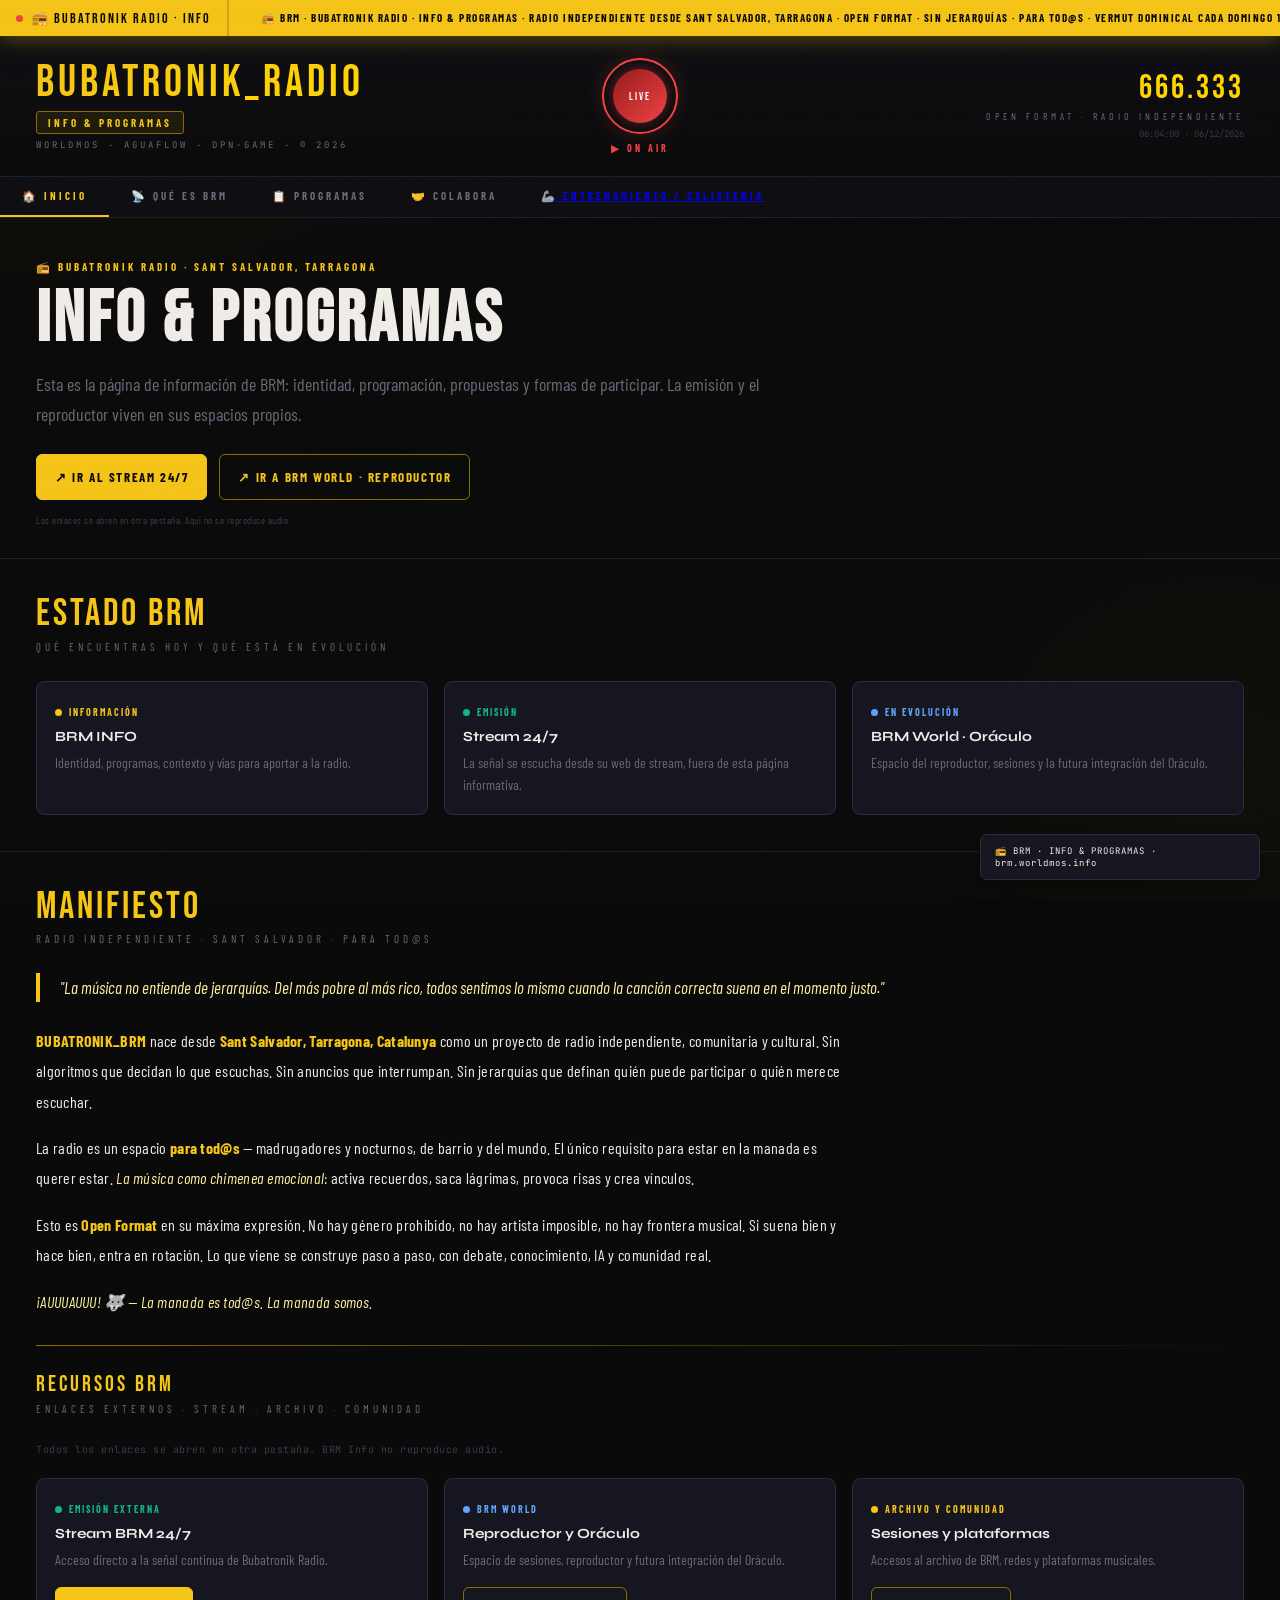
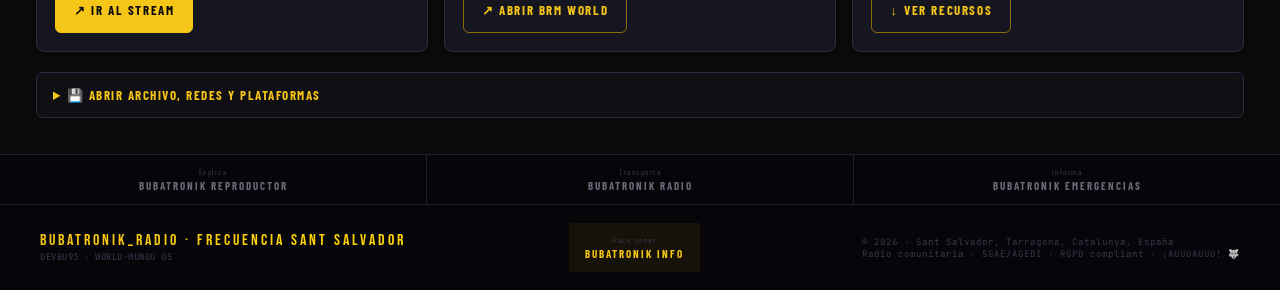
==== commit 7bb46a79: "Update index.html" ====
--- a/index.html
+++ b/index.html
@@ -981,7 +981,7 @@
       <button class="nav-tab"        data-tab="queesbrm"   role="tab">📡 QUÉ ES BRM</button>
       <button class="nav-tab"        data-tab="programas"  role="tab">📋 PROGRAMAS</button>
       <button class="nav-tab"        data-tab="colabora"   role="tab">🤝 COLABORA</button>
-      <a href="/calistenia/" class="card card-calistenia"><h2>Entrenamiento / Calistenia</h2><p>Programa Bubatronik · 28 niveles · Técnica > Ego</p></a>
+      <button class="nav-tab"        data-tab="calistenia"   role="tab"><a href="/calistenia/index.html" class="card card-calistenia">🦾 Entrenamiento / Calistenia</a></button>
     </nav>
  
     <!-- ═══════════════════════════════════════════════════════
